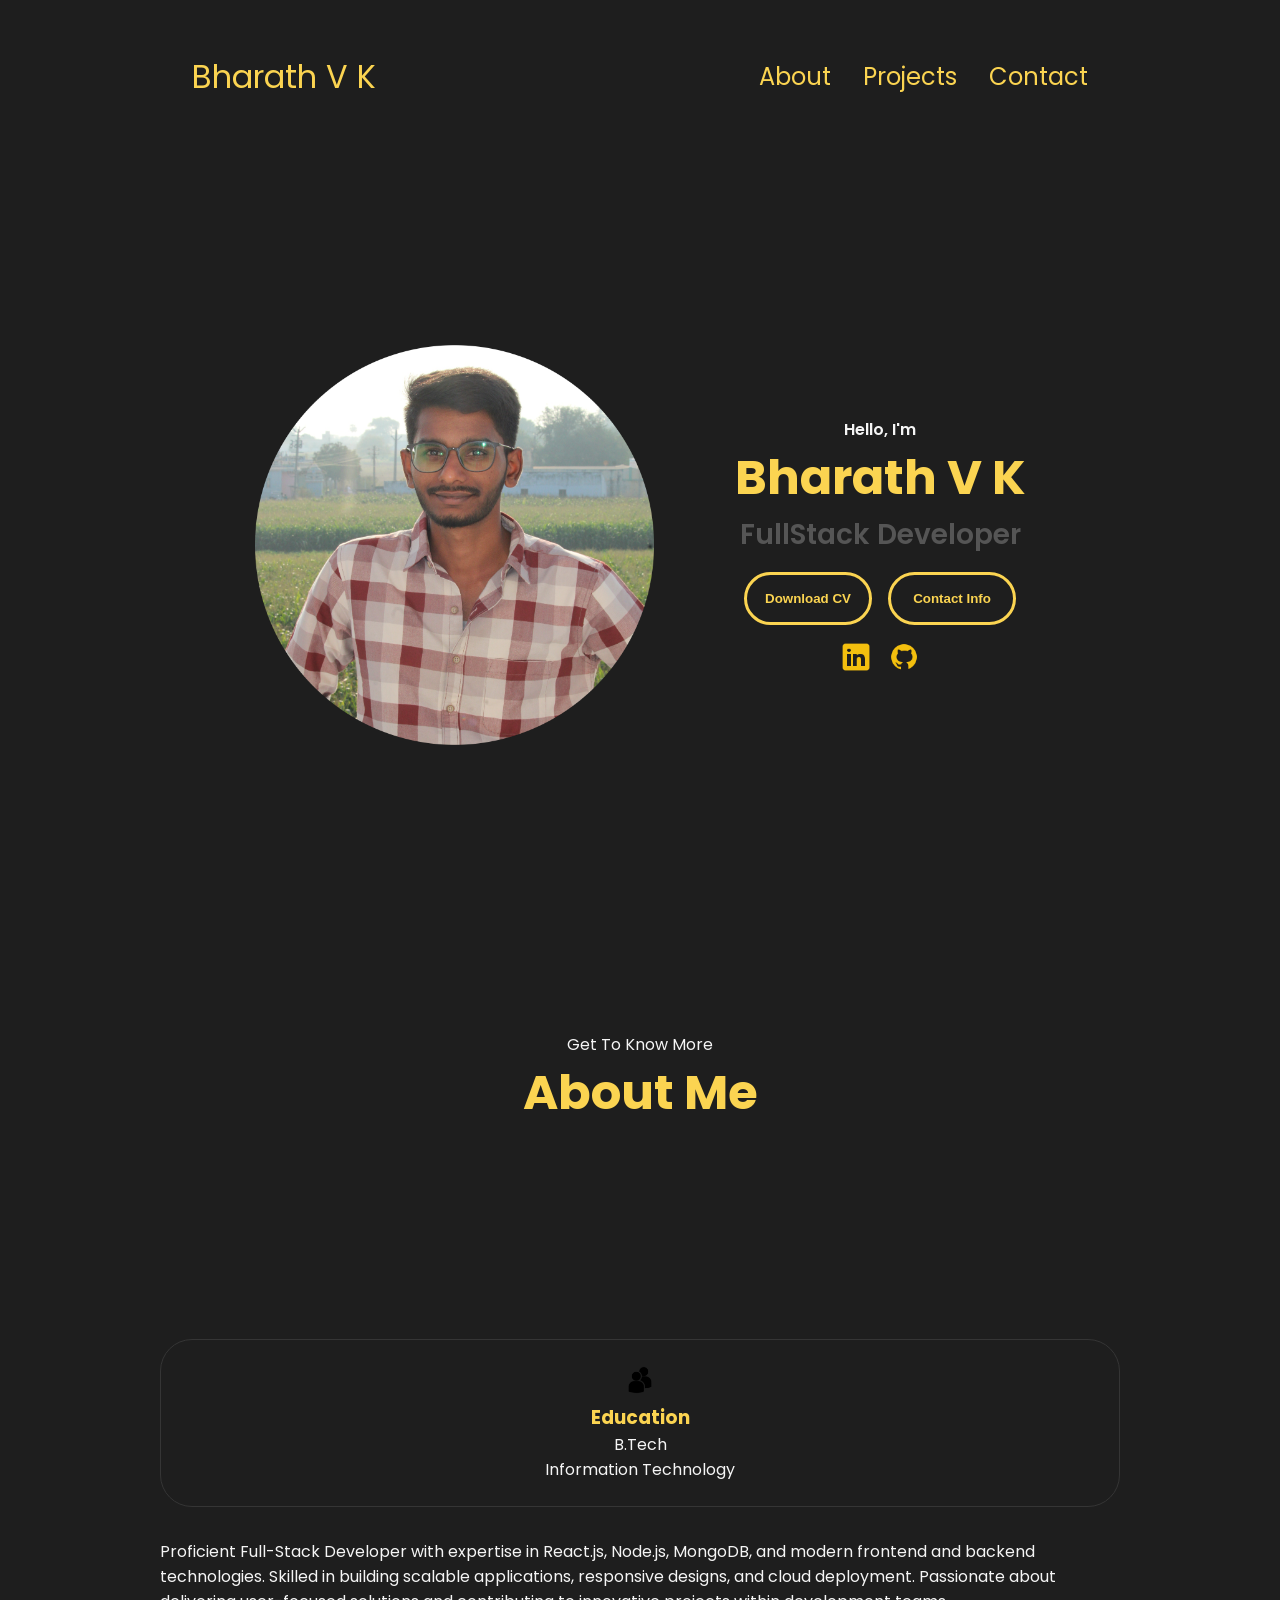
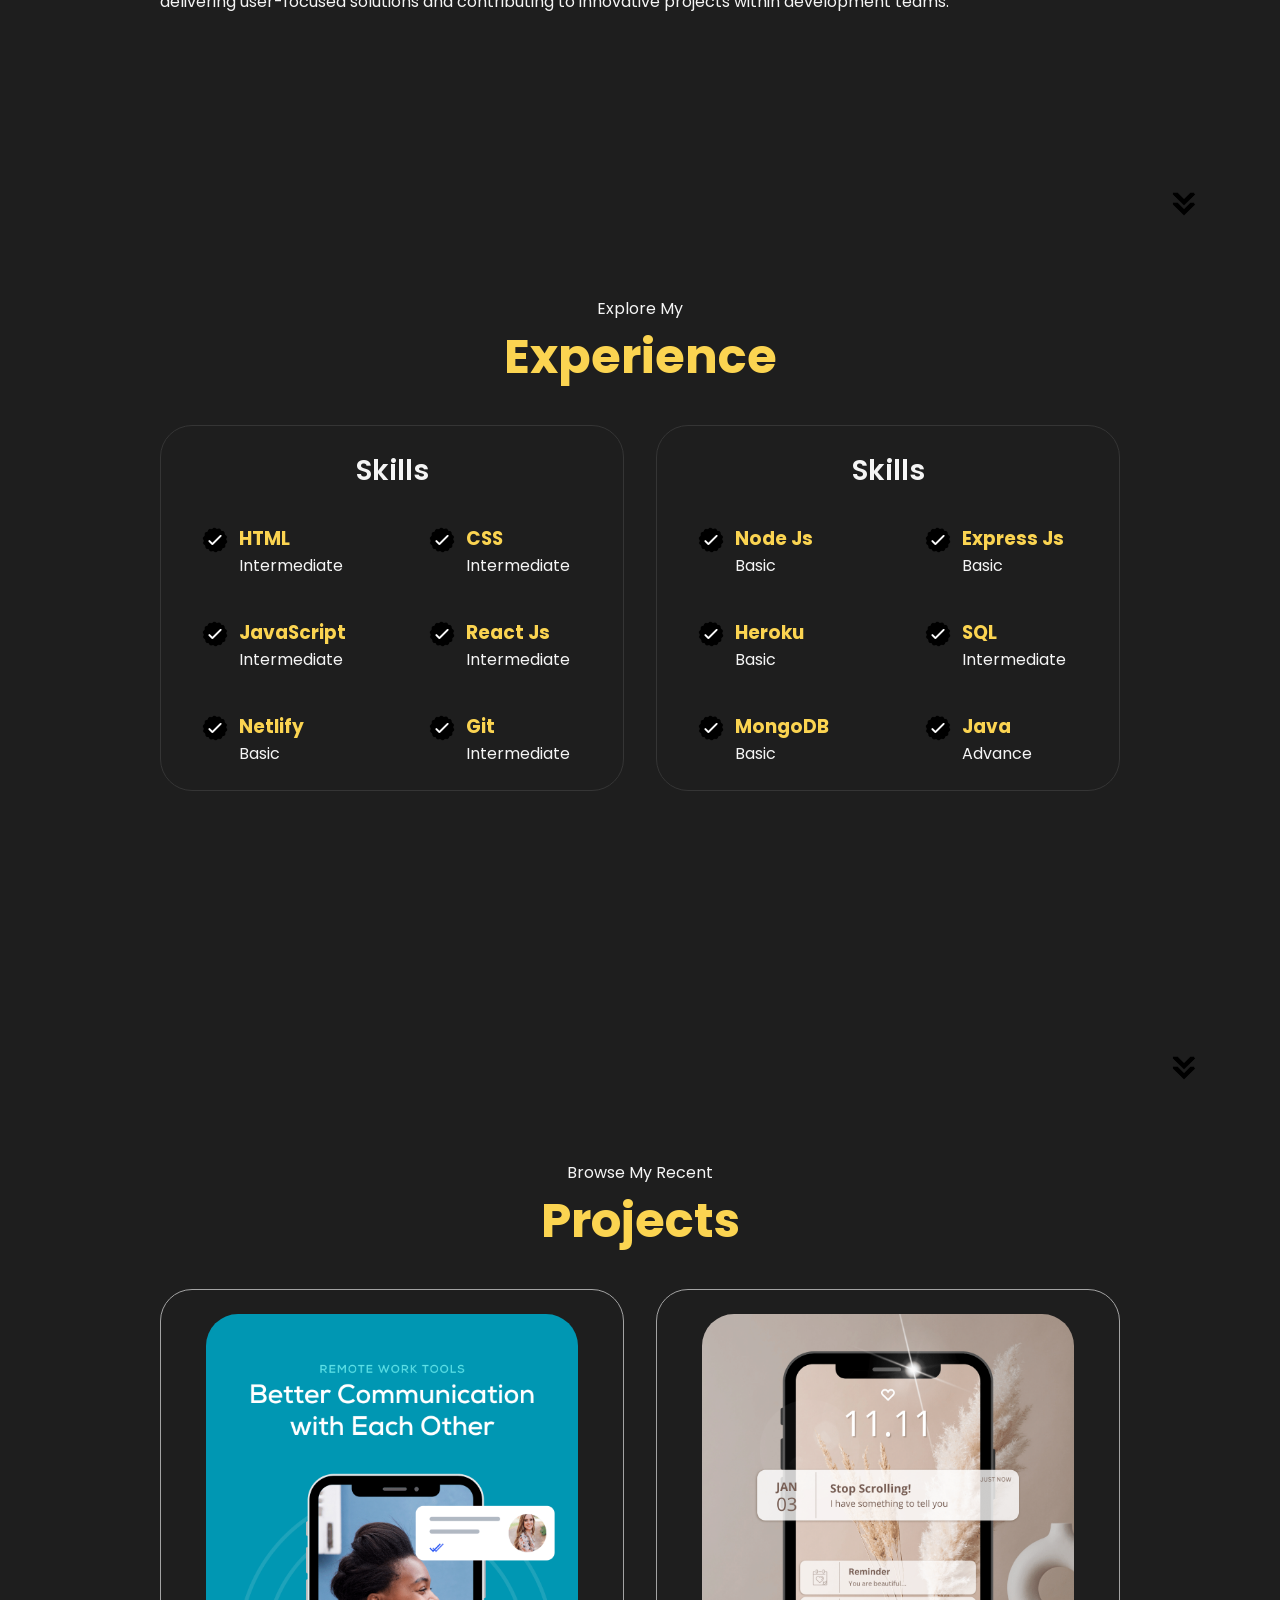
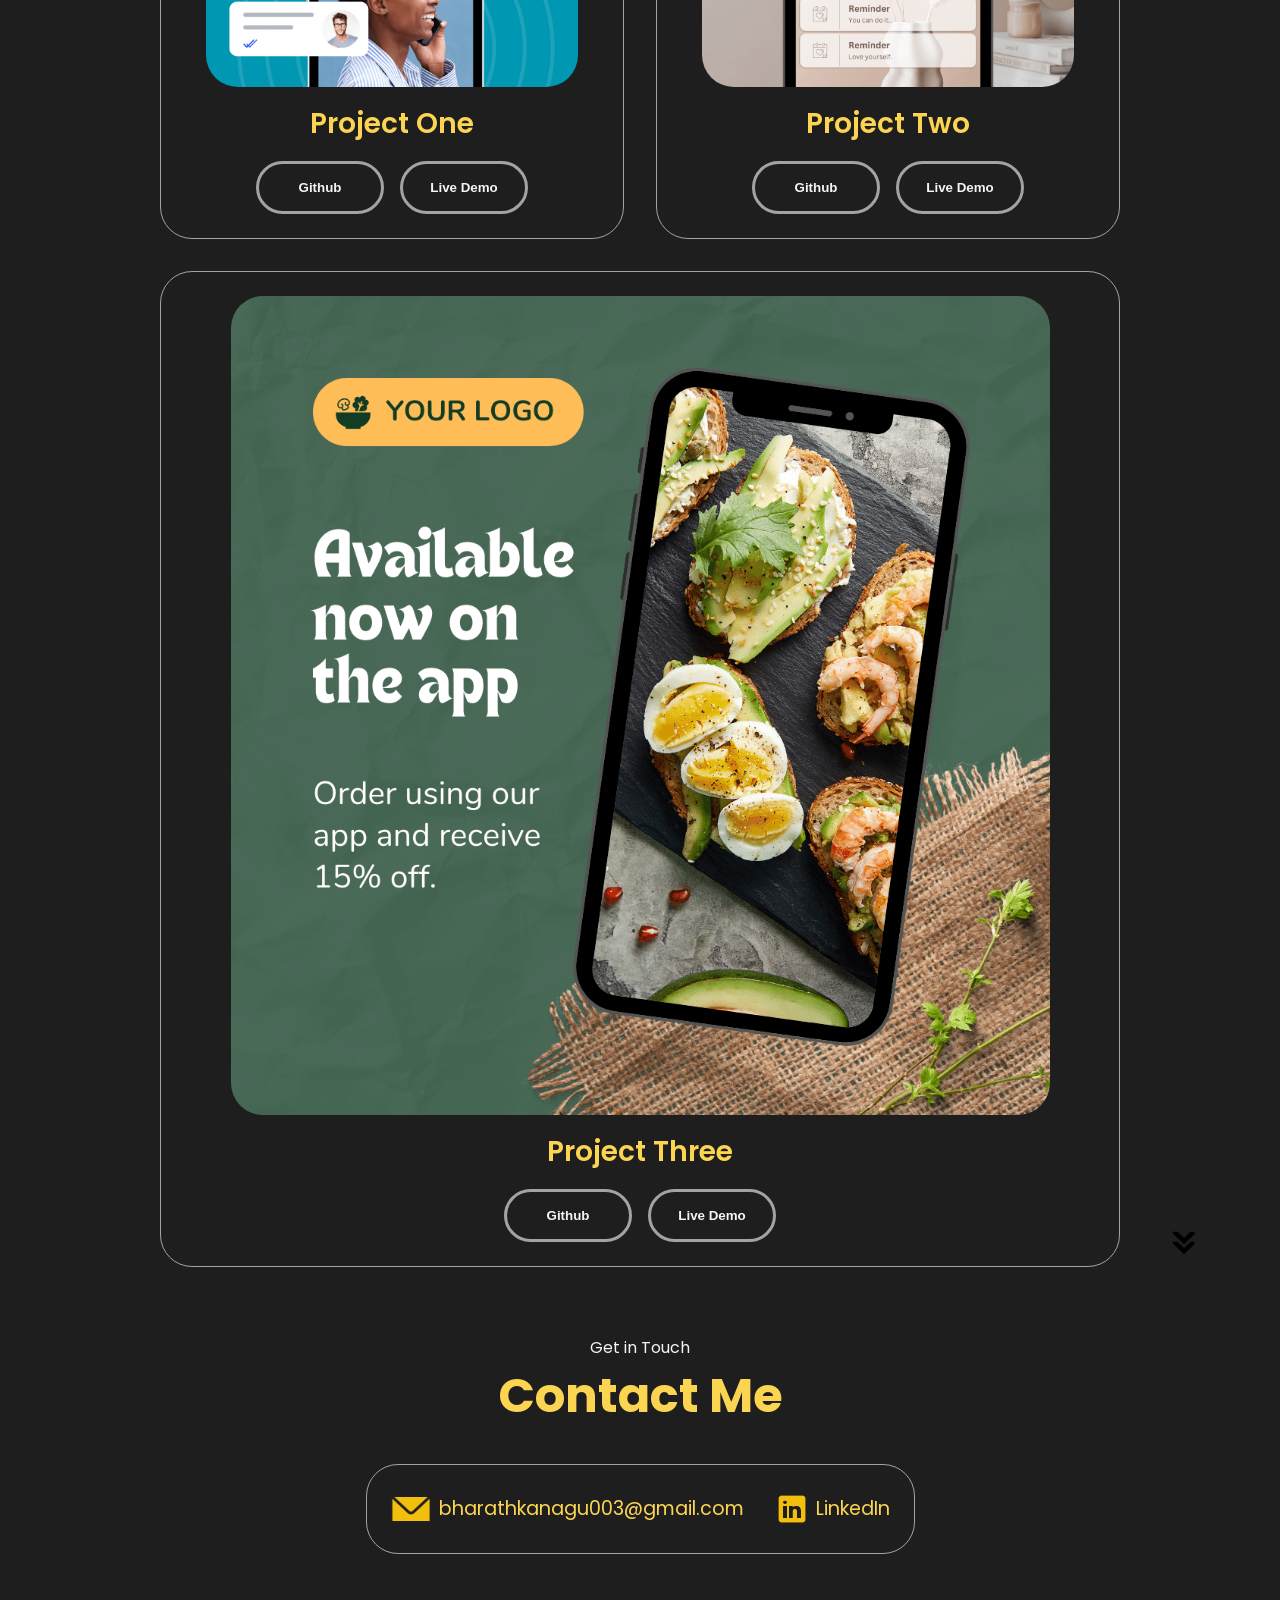
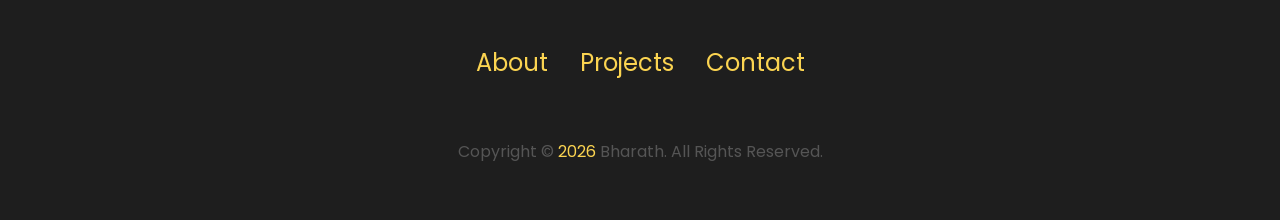
==== docs/index.html @ 667fbd98 "My portfolio" ====
<!DOCTYPE html>
<html lang="en">
  <head>
    <meta charset="UTF-8" />
    <meta http-equiv="X-UA-Compatible" content="IE=edge" />
    <meta name="viewport" content="width=device-width, initial-scale=1.0" />
    <title>My Portfolio</title>
    <link rel="stylesheet" href="style.css" />
    <link rel="stylesheet" href="mediaqueries.css" />
  </head>
  <body>
    <nav id="desktop-nav">
      <div class="logo">Bharath V K</div>
      <div>
        <ul class="nav-links">
          <li><a href="#about">About</a></li>
          <!-- <li><a href="#experience">Experience</a></li> -->
          <li><a href="#projects">Projects</a></li>
          <li><a href="#contact">Contact</a></li>
        </ul>
      </div>
    </nav>
    <nav id="hamburger-nav">
      <div class="logo">Bharath V K</div>
      <div class="hamburger-menu">
        <div class="hamburger-icon" onclick="toggleMenu()">
          <span></span>
          <span></span>
          <span></span>
        </div>
        <div class="menu-links">
          <li><a href="#about" onclick="toggleMenu()">About</a></li>
          <!-- <li><a href="#experience" onclick="toggleMenu()">Experience</a></li> -->
          <li><a href="#projects" onclick="toggleMenu()">Projects</a></li>
          <li><a href="#contact" onclick="toggleMenu()">Contact</a></li>
        </div>
      </div>
    </nav>
    <section id="profile">
      <div class="section__pic-container">
        <img src="./assets/profile-pic.png" alt="Bharath profile picture" />
      </div>
      <div class="section__text">
        <p class="section__text__p1">Hello, I'm</p>
        <h1 class="title">Bharath V K</h1>
        <p class="section__text__p2">FullStack Developer</p>
        <div class="btn-container">
          <button
            class="btn btn-color-2"
            onclick="window.open('./assets/BHARATHVK_Resume.pdf')"
          >
            Download CV
          </button>
          <button class="btn btn-color-1" onclick="location.href='./#contact'">
            Contact Info
          </button>
        </div>
        <div id="socials-container">
          <img
            src="./assets/linkedin.png"
            alt="My LinkedIn profile"
            class="icon"
            onclick="location.href='https://linkedin.com/in/bharathvk'"
          />
          <img
            src="./assets/github.png"
            alt="My Github profile"
            class="icon"
            onclick="location.href=`https://github.com/BHARATH2503`"
          />
        </div>
      </div>
    </section>
    <section id="about">
      <p class="section__text__p1">Get To Know More</p>
      <h1 class="title">About Me</h1>
      <div class="section-container">
        <div class="about-details-container">
          <div class="about-containers">
            <div class="details-container">
              <img
                src="./assets/education.png"
                alt="Education icon"
                class="icon"
              />
              <h3>Education</h3>
              <p>B.Tech<br />Information Technology</p>
            </div>
          </div>
          <div class="text-container">
            <p>
              Proficient Full-Stack Developer with expertise in React.js,
              Node.js, MongoDB, and modern frontend and backend technologies.
              Skilled in building scalable applications, responsive designs, and
              cloud deployment. Passionate about delivering user-focused
              solutions and contributing to innovative projects within
              development teams.
            </p>
          </div>
        </div>
      </div>
      <img
        src="./assets/arrow.png"
        alt="Arrow icon"
        class="icon arrow"
        onclick="location.href='./#experience'"
      />
    </section>
    <section id="experience">
      <p class="section__text__p1">Explore My</p>
      <h1 class="title">Experience</h1>
      <div class="experience-details-container">
        <div class="about-containers">
          <div class="details-container">
            <h2 class="experience-sub-title">Skills</h2>
            <div class="article-container">
              <article>
                <img
                  src="./assets/checkmark.png"
                  alt="Experience icon"
                  class="icon"
                />
                <div>
                  <h3>HTML</h3>
                  <p>Intermediate</p>
                </div>
              </article>
              <article>
                <img
                  src="./assets/checkmark.png"
                  alt="Experience icon"
                  class="icon"
                />
                <div>
                  <h3>CSS</h3>
                  <p>Intermediate</p>
                </div>
              </article>
              <article>
                <img
                  src="./assets/checkmark.png"
                  alt="Experience icon"
                  class="icon"
                />
                <div>
                  <h3>JavaScript</h3>
                  <p>Intermediate</p>
                </div>
              </article>
              <article>
                <img
                  src="./assets/checkmark.png"
                  alt="Experience icon"
                  class="icon"
                />
                <div>
                  <h3>React Js</h3>
                  <p>Intermediate</p>
                </div>
              </article>
              <article>
                <img
                  src="./assets/checkmark.png"
                  alt="Experience icon"
                  class="icon"
                />
                <div>
                  <h3>Netlify</h3>
                  <p>Basic</p>
                </div>
              </article>
              <article>
                <img
                  src="./assets/checkmark.png"
                  alt="Experience icon"
                  class="icon"
                />
                <div>
                  <h3>Git</h3>
                  <p>Intermediate</p>
                </div>
              </article>
            </div>
          </div>
          <div class="details-container">
            <h2 class="experience-sub-title">Skills</h2>
            <div class="article-container">
              <article>
                <img
                  src="./assets/checkmark.png"
                  alt="Experience icon"
                  class="icon"
                />
                <div>
                  <h3>Node Js</h3>
                  <p>Basic</p>
                </div>
              </article>
              <article>
                <img
                  src="./assets/checkmark.png"
                  alt="Experience icon"
                  class="icon"
                />
                <div>
                  <h3>Express Js</h3>
                  <p>Basic</p>
                </div>
              </article>
              <article>
                <img
                  src="./assets/checkmark.png"
                  alt="Experience icon"
                  class="icon"
                />
                <div>
                  <h3>Heroku</h3>
                  <p>Basic</p>
                </div>
              </article>
              <article>
                <img
                  src="./assets/checkmark.png"
                  alt="Experience icon"
                  class="icon"
                />
                <div>
                  <h3>SQL</h3>
                  <p>Intermediate</p>
                </div>
              </article>
              <article>
                <img
                  src="./assets/checkmark.png"
                  alt="Experience icon"
                  class="icon"
                />
                <div>
                  <h3>MongoDB</h3>
                  <p>Basic</p>
                </div>
              </article>

              <article>
                <img
                  src="./assets/checkmark.png"
                  alt="Experience icon"
                  class="icon"
                />
                <div>
                  <h3>Java</h3>
                  <p>Advance</p>
                </div>
              </article>
            </div>
          </div>
        </div>
      </div>
      <img
        src="./assets/arrow.png"
        alt="Arrow icon"
        class="icon arrow"
        onclick="location.href='./#projects'"
      />
    </section>
    <section id="projects">
      <p class="section__text__p1">Browse My Recent</p>
      <h1 class="title">Projects</h1>
      <div class="experience-details-container">
        <div class="about-containers">
          <div class="details-container color-container">
            <div class="article-container">
              <img
                src="./assets/project-1.png"
                alt="Project 1"
                class="project-img"
              />
            </div>
            <h2 class="experience-sub-title project-title">Project One</h2>
            <div class="btn-container">
              <button
                class="btn btn-color-2 project-btn"
                onclick="location.href='https://github.com/'"
              >
                Github
              </button>
              <button
                class="btn btn-color-2 project-btn"
                onclick="location.href='https://github.com/'"
              >
                Live Demo
              </button>
            </div>
          </div>
          <div class="details-container color-container">
            <div class="article-container">
              <img
                src="./assets/project-2.png"
                alt="Project 2"
                class="project-img"
              />
            </div>
            <h2 class="experience-sub-title project-title">Project Two</h2>
            <div class="btn-container">
              <button
                class="btn btn-color-2 project-btn"
                onclick="location.href='https://github.com/'"
              >
                Github
              </button>
              <button
                class="btn btn-color-2 project-btn"
                onclick="location.href='https://github.com/'"
              >
                Live Demo
              </button>
            </div>
          </div>
          <div class="details-container color-container">
            <div class="article-container">
              <img
                src="./assets/project-3.png"
                alt="Project 3"
                class="project-img"
              />
            </div>
            <h2 class="experience-sub-title project-title">Project Three</h2>
            <div class="btn-container">
              <button
                class="btn btn-color-2 project-btn"
                onclick="location.href='https://github.com/'"
              >
                Github
              </button>
              <button
                class="btn btn-color-2 project-btn"
                onclick="location.href='https://github.com/'"
              >
                Live Demo
              </button>
            </div>
          </div>
        </div>
      </div>
      <img
        src="./assets/arrow.png"
        alt="Arrow icon"
        class="icon arrow"
        onclick="location.href='./#contact'"
      />
    </section>
    <section id="contact">
      <p class="section__text__p1">Get in Touch</p>
      <h1 class="title">Contact Me</h1>
      <div class="contact-info-upper-container">
        <div class="contact-info-container">
          <img
            src="./assets/email.png"
            alt="Email icon"
            class="icon contact-icon email-icon"
          />
          <p>
            <a href="mailto:bharathkanagu003@gmail.com"
              >bharathkanagu003@gmail.com</a
            >
          </p>
        </div>
        <div class="contact-info-container">
          <img
            src="./assets/linkedin.png"
            alt="LinkedIn icon"
            class="icon contact-icon"
          />
          <p><a href="https://www.linkedin.com/in/bharathvk">LinkedIn</a></p>
        </div>
      </div>
    </section>
    <footer>
      <nav>
        <div class="nav-links-container">
          <ul class="nav-links">
            <li><a href="#about">About</a></li>
            <li><a href="#projects">Projects</a></li>
            <li><a href="#contact">Contact</a></li>
          </ul>
        </div>
      </nav>
      <p>
        Copyright &copy; <span id="year"></span> Bharath. All Rights Reserved.
      </p>
    </footer>
    <script src="script.js"></script>
  </body>
</html>
---- docs/style.css ----
/* GENERAL */

@import url("https://fonts.googleapis.com/css2?family=Poppins:wght@300;400;500;600&display=swap");

* {
  margin: 0;
  padding: 0;
  background-color: #1e1e1e;
  color: #fbd451;
}

body {
  font-family: "Poppins", sans-serif;
}

html {
  scroll-behavior: smooth;
}

p {
  color: rgb(85, 85, 85);
}

/* TRANSITION */

a,
.btn {
  transition: all 300ms ease;
}

/* DESKTOP NAV */

nav,
.nav-links {
  display: flex;
}

nav {
  justify-content: space-around;
  align-items: center;
  height: 17vh;
}

.nav-links {
  gap: 2rem;
  list-style: none;
  font-size: 1.5rem;
}

a {
  color: #fbd451;
  text-decoration: none;
  text-decoration-color: white;
}

a:hover {
  color: whitesmoke;
  text-decoration: underline;
  text-underline-offset: 1rem;
  text-decoration-color: whitesmoke;
}

.logo {
  font-size: 2rem;
}

.logo:hover {
  cursor: default;
}

/* HAMBURGER MENU */

#hamburger-nav {
  display: none;
}

.hamburger-menu {
  position: relative;
  display: inline-block;
}

.hamburger-icon {
  display: flex;
  flex-direction: column;
  justify-content: space-between;
  height: 24px;
  width: 30px;
  cursor: pointer;
}

.hamburger-icon span {
  width: 100%;
  height: 2px;
  background-color: #fbd451;
  transition: all 0.3 ease-in-out;
}

.menu-links {
  position: absolute;
  top: 100%;
  right: 0;
  width: fit-content;
  max-height: 0;
  overflow: hidden;
  transition: all 0.3 ease-in-out;
}

.menu-links a {
  display: block;
  padding: 10px;
  text-align: center;
  font-size: 1.5rem;
  color: #fbd451;
  text-decoration: none;
  transition: all 0.3 ease-in-out;
}

.menu-links li {
  list-style: none;
}

.menu-links.open {
  max-height: 300px;
}

.hamburger-icon.open span:first-child {
  transform: rotate(45deg) translate(10px, 5px);
}

.hamburger-icon.open span:nth-child(2) {
  opacity: 0;
}

.hamburger-icon.open span:last-child {
  transform: rotate(-45deg) translate(10px, -5px);
}

.hamburger-icon span:first-child {
  transform: none;
}

.hamburger-icon span:first-child {
  opacity: 1;
}

.hamburger-icon span:first-child {
  transform: none;
}

/* SECTIONS */

section {
  padding-top: 4vh;
  height: 96vh;
  margin: 0 10rem;
  box-sizing: border-box;
  min-height: fit-content;
}

.section-container {
  display: flex;
}

/* PROFILE SECTION */

#profile {
  display: flex;
  justify-content: center;
  gap: 5rem;
  height: 80vh;
}

.section__pic-container {
  display: flex;
  height: 400px;
  width: 400px;
  margin: auto 0;
}

.section__text {
  align-self: center;
  text-align: center;
}

.section__text p {
  font-weight: 600;
}

.section__text__p1 {
  color: whitesmoke;
  text-align: center;
}

.section__text__p2 {
  font-size: 1.75rem;
  margin-bottom: 1rem;
}

.title {
  font-size: 3rem;
  text-align: center;
}

#socials-container {
  display: flex;
  justify-content: center;
  margin-top: 1rem;
  gap: 1rem;
}

/* ICONS */

.icon {
  cursor: pointer;
  height: 2rem;
}

/* BUTTONS */

.btn-container {
  display: flex;
  justify-content: center;
  gap: 1rem;
}

.btn {
  font-weight: 600;
  transition: all 300ms ease;
  padding: 1rem;
  width: 8rem;
  border-radius: 2rem;
}

.btn-color-1,
.btn-color-2 {
  border: #fbd451 solid;
}

.btn-color-1:hover,
.btn-color-2:hover {
  cursor: pointer;
}

.btn-color-1,
.btn-color-2:hover {
  background: #1e1e1e;
  color: #fbd451;
}

.btn-color-1:hover {
  background: #1e1e1e;
}

.btn-color-2 {
  background: none;
}

.btn-color-1:hover,
.btn-color-2:hover {
  border: rgb(255, 255, 255) 0.5px solid;
}

.btn-container {
  gap: 1rem;
}

/* ABOUT SECTION */

#about {
  position: relative;
}
.text-container p {
  color: whitesmoke !important;
}
.about-containers {
  gap: 2rem;
  margin-bottom: 2rem;
  margin-top: 2rem;
}

.about-details-container {
  justify-content: center;
  flex-direction: column;
}

.about-containers,
.about-details-container {
  display: flex;
}

.about-pic {
  border-radius: 2rem;
}

.arrow {
  position: absolute;
  right: -5rem;
  bottom: 2.5rem;
}

.details-container {
  padding: 1.5rem;
  flex: 1;
  /* background: white; */
  border-radius: 2rem;
  border: rgb(53, 53, 53) 0.1rem solid;
  /* border-color: rgb(163, 163, 163); */
  text-align: center;
}

.details-container p {
  color: whitesmoke !important ;
}

.section-container {
  gap: 4rem;
  height: 80%;
}

.section__pic-container {
  height: 400px;
  width: 400px;
  margin: auto 0;
}

/* EXPERIENCE SECTION */

#experience {
  position: relative;
}

.experience-sub-title {
  color: whitesmoke;
  font-weight: 600;
  font-size: 1.75rem;
  margin-bottom: 2rem;
}

.experience-details-container {
  display: flex;
  /* justify-content: start; */
  flex-direction: column;
}

.article-container {
  display: flex;
  text-align: initial;
  flex-wrap: wrap;
  flex-direction: row;
  gap: 2.5rem;
  justify-content: space-around;
}

article {
  display: flex;
  width: 10rem;
  /* justify-content:space-evenly; */
  gap: 0.5rem;
}

article .icon {
  cursor: default;
}

/* PROJECTS SECTION */

#projects {
  position: relative;
}

.color-container {
  border-color: rgb(163, 163, 163);
  /* background: rgb(250, 250, 250); */
}

.project-img {
  border-radius: 2rem;
  width: 90%;
  height: 90%;
}

.project-title {
  color: #fbd451 !important;
  margin: 1rem;
  color: black;
}

.project-btn {
  color: whitesmoke;
  border-color: rgb(163, 163, 163);
}

/* CONTACT */

#contact {
  display: flex;
  justify-content: center;
  flex-direction: column;
  height: 70vh;
}

.contact-info-upper-container {
  display: flex;
  justify-content: center;
  border-radius: 2rem;
  border: rgb(53, 53, 53) 0.1rem solid;
  border-color: rgb(163, 163, 163);
  background: (250, 250, 250);
  margin: 2rem auto;
  padding: 0.5rem;
}

.contact-info-container {
  display: flex;
  align-items: center;
  justify-content: center;
  gap: 0.5rem;
  margin: 1rem;
}

.contact-info-container p {
  font-size: larger;
}

.contact-icon {
  cursor: default;
}

.email-icon {
  height: 2.5rem;
}

/* FOOTER SECTION */

footer {
  height: 26vh;
  margin: 0 1rem;
}

footer p {
  text-align: center;
}
---- docs/mediaqueries.css ----
@media screen and (max-width: 1400px) {
  #profile {
    height: 83vh;
    margin-bottom: 6rem;
  }
  .about-containers {
    flex-wrap: wrap;
  }
  #contact,
  #projects {
    height: fit-content;
  }
}

@media screen and (max-width: 1200px) {
  #desktop-nav {
    display: none;
  }
  #hamburger-nav {
    display: flex;
  }
  #experience,
  .experience-details-container {
    margin-top: 2rem;
  }
  #profile,
  .section-container {
    display: block;
  }
  .arrow {
    display: none;
  }
  section,
  .section-container {
    height: fit-content;
  }
  section {
    margin: 0 5%;
  }
  .section__pic-container {
    width: 275px;
    height: 275px;
    margin: 0 auto 2rem;
  }
  .about-containers {
    margin-top: 0;
  }
}

@media screen and (max-width: 600px) {
  #contact,
  footer {
    height: 40vh;
  }
  #profile {
    height: 83vh;
    margin-bottom: 0;
  }
  article {
    font-size: 1rem;
  }
  footer nav {
    height: fit-content;
    margin-bottom: 2rem;
  }
  .about-containers,
  .contact-info-upper-container,
  .btn-container {
    flex-wrap: wrap;
  }
  .contact-info-container {
    margin: 0;
  }
  .contact-info-container p,
  .nav-links li a {
    font-size: 1rem;
  }
  .experience-sub-title {
    font-size: 1.25rem;
  }
  .logo {
    font-size: 1.5rem;
  }
  .nav-links {
    flex-direction: column;
    gap: 0.5rem;
    text-align: center;
  }
  .section__pic-container {
    width: auto;
    height: 46vw;
    justify-content: center;
  }
  .section__text__p2 {
    font-size: 1.25rem;
  }
  .title {
    font-size: 2rem;
  }
  .text-container {
    text-align: justify;
  }
}
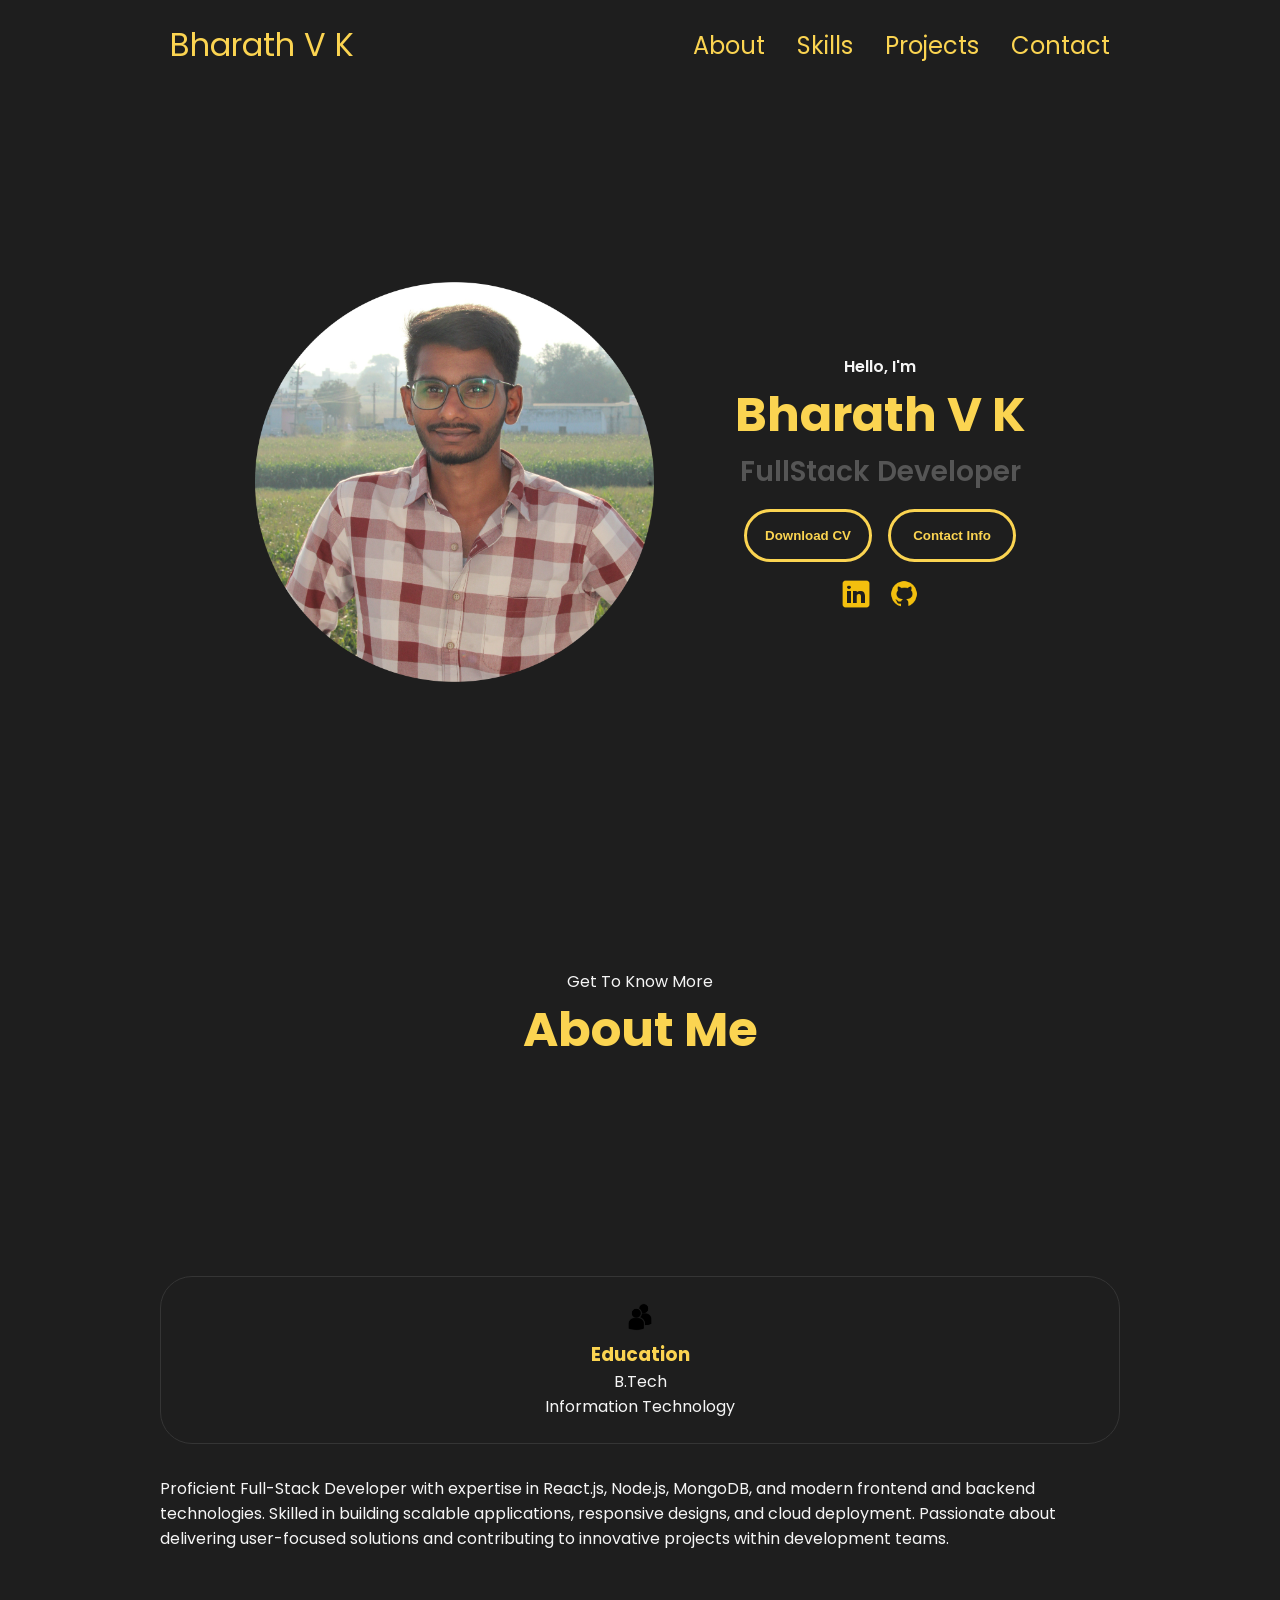
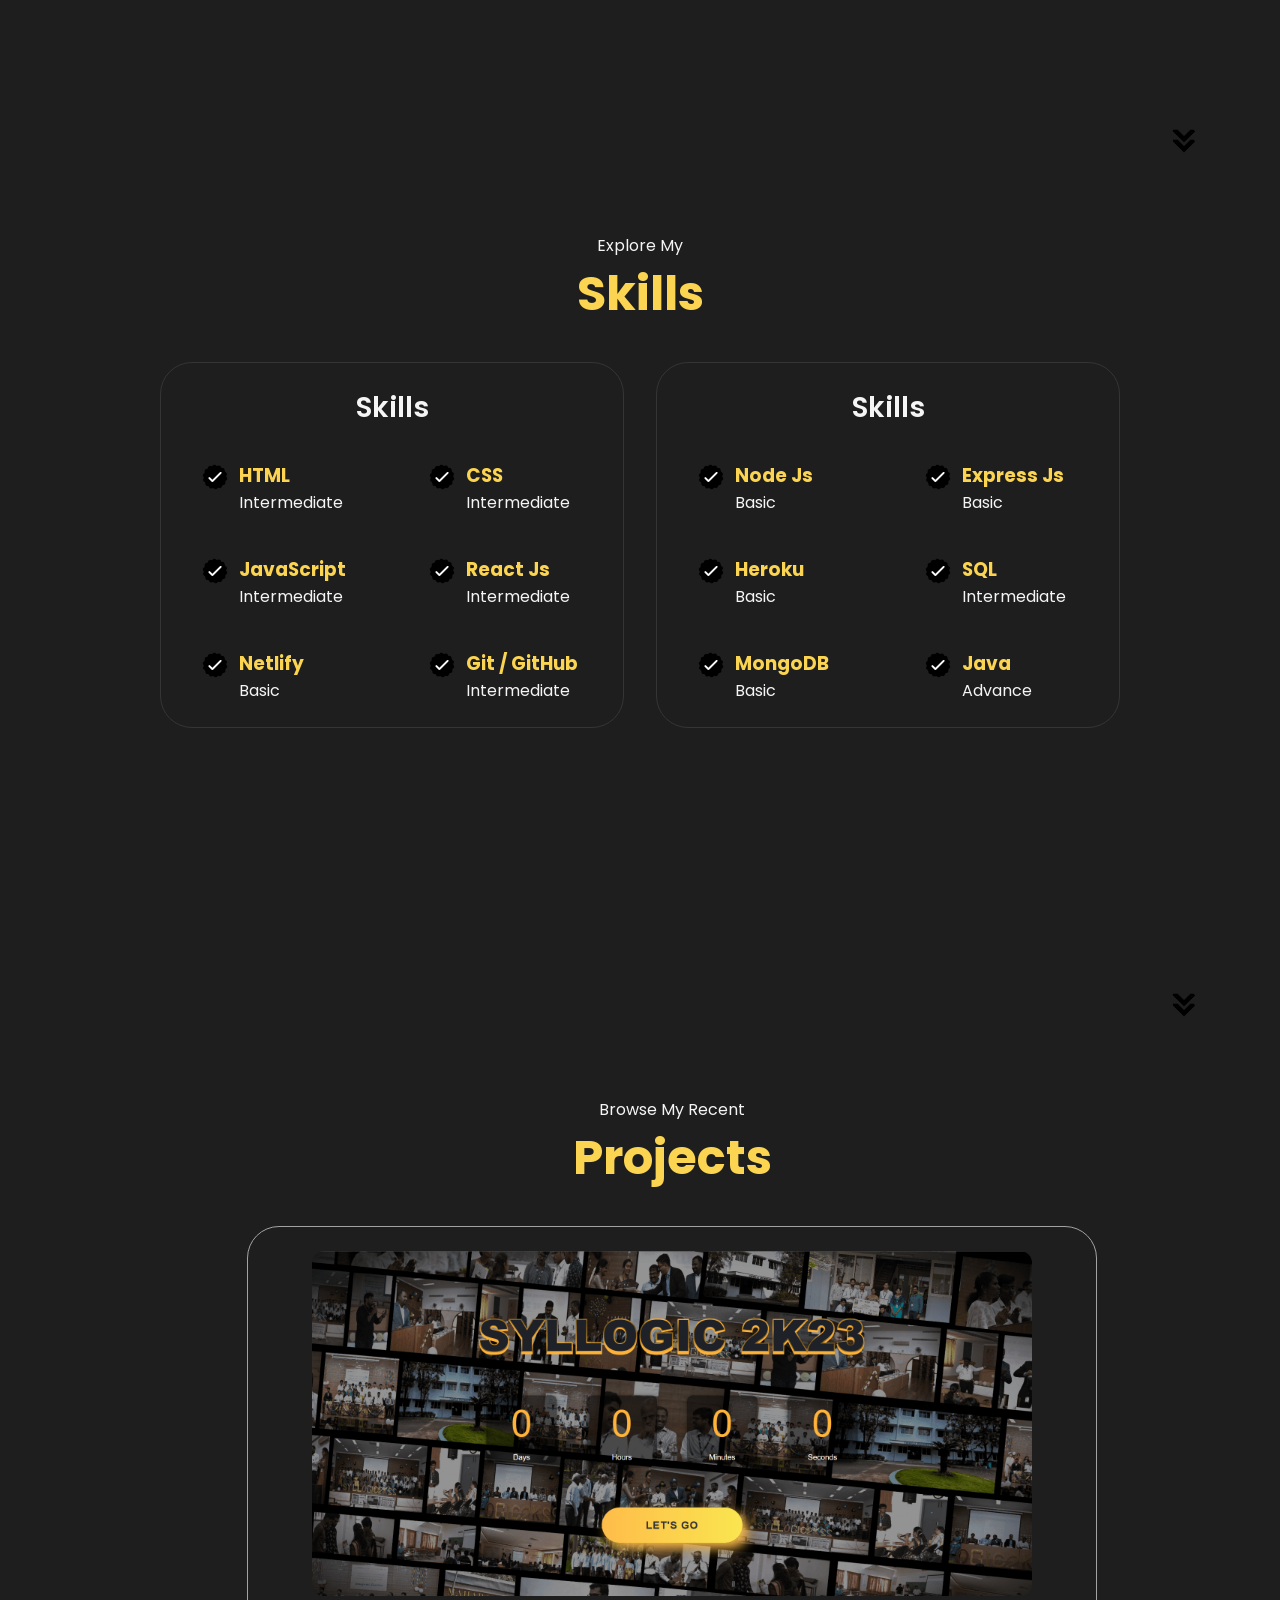
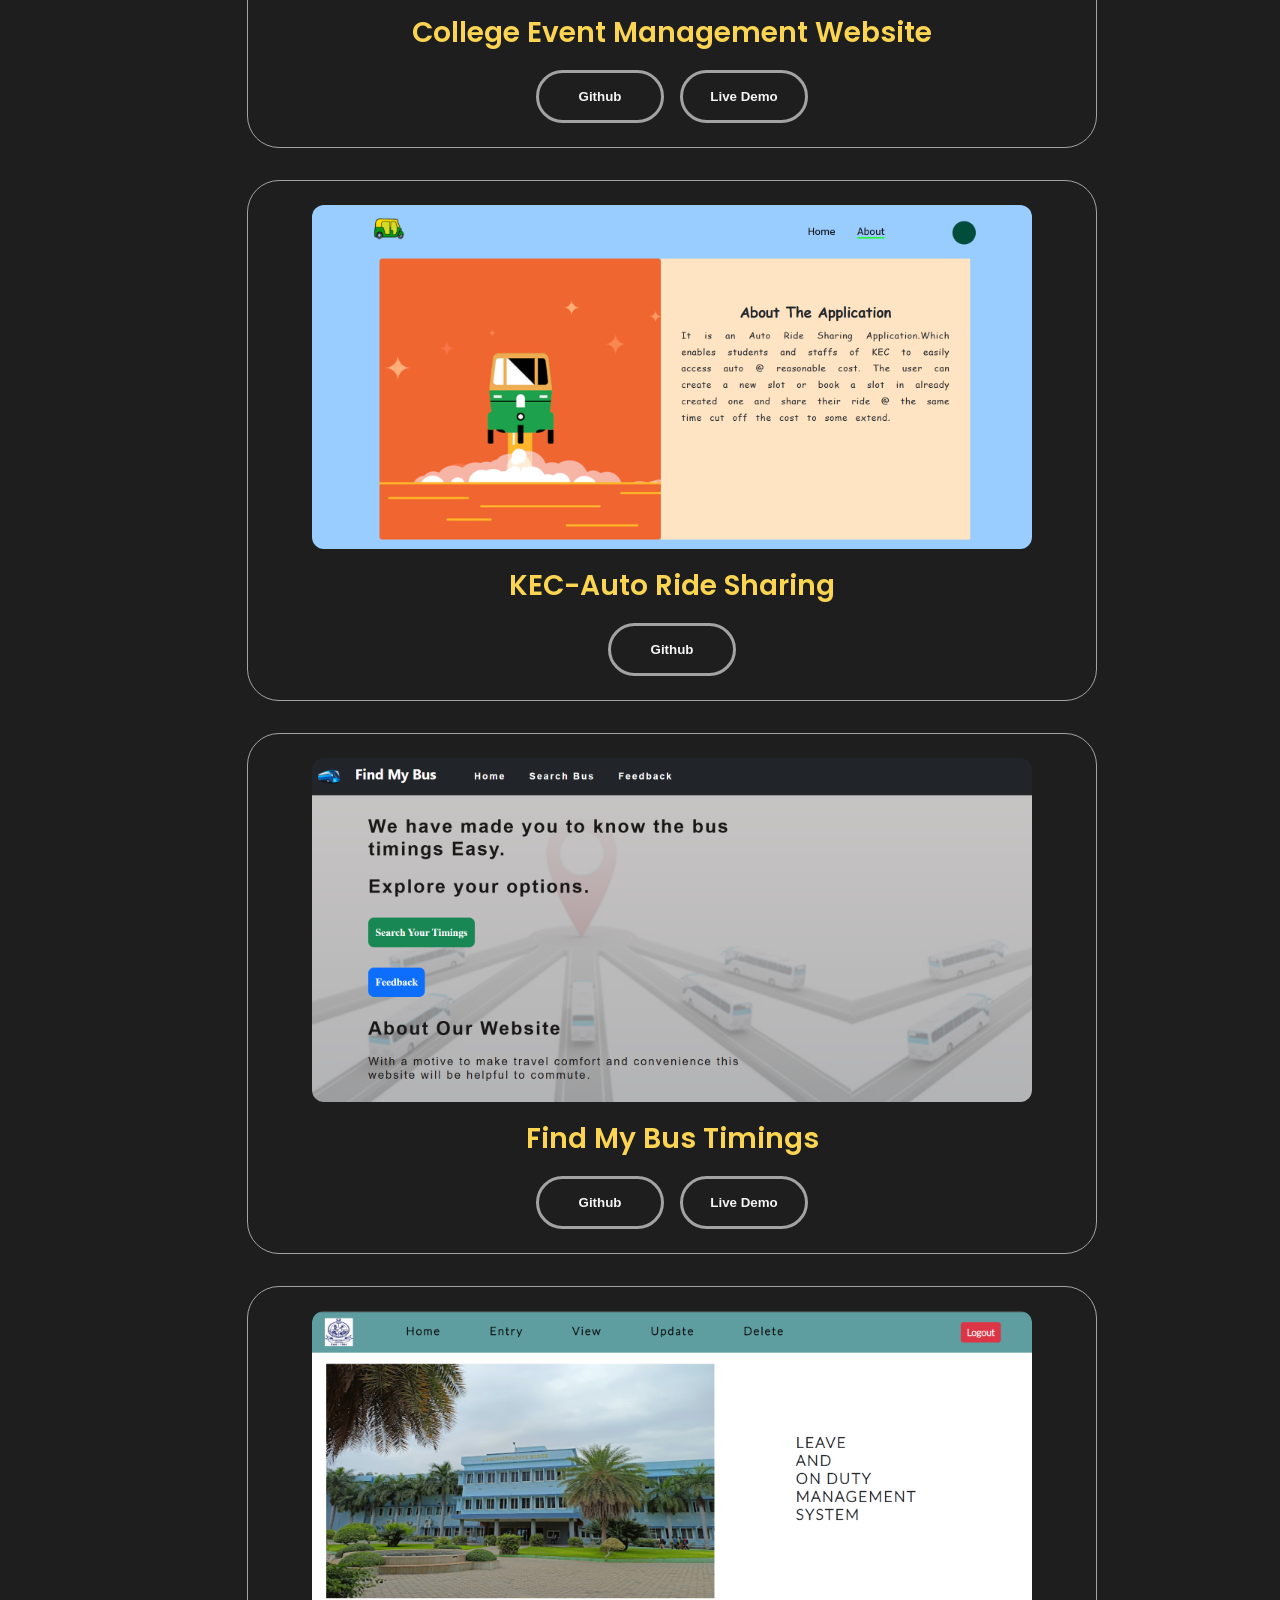
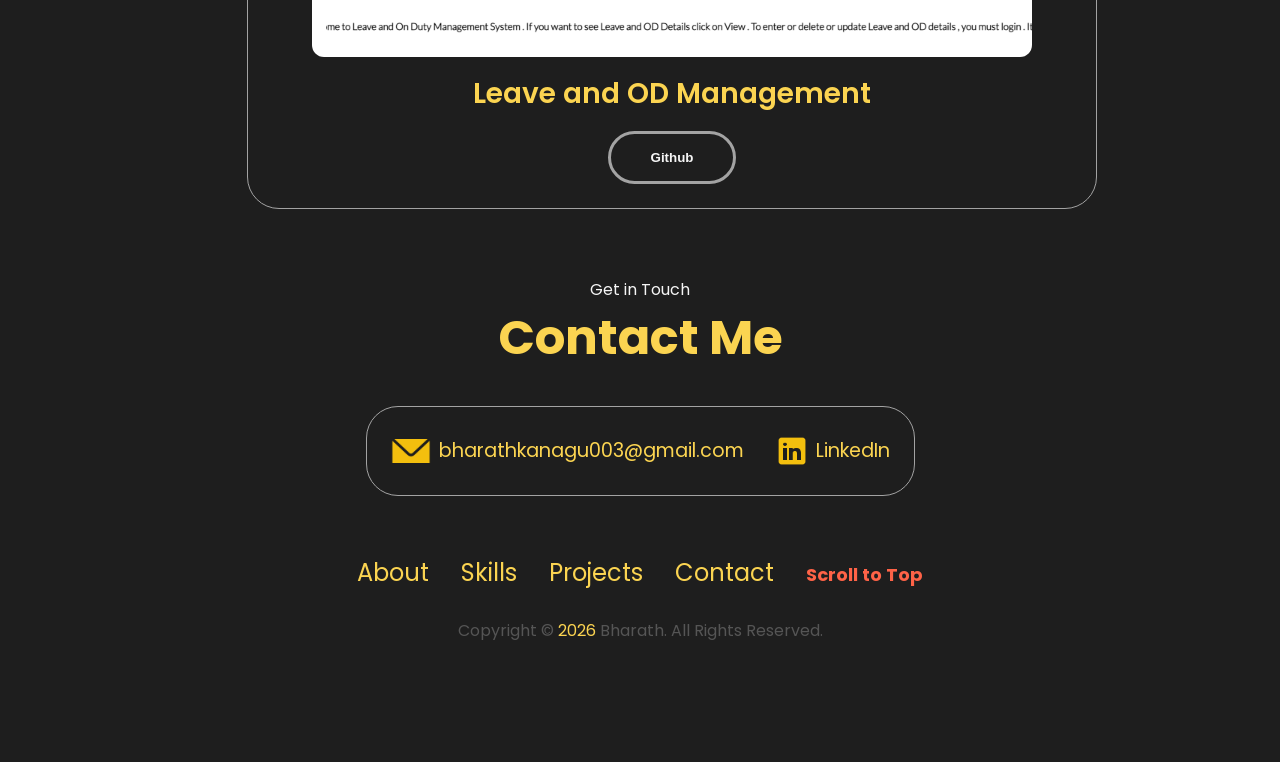
==== commit 580e42c0: "Updates in Reademe file" ====
--- a/docs/index.html
+++ b/docs/index.html
@@ -4,7 +4,12 @@
     <meta charset="UTF-8" />
     <meta http-equiv="X-UA-Compatible" content="IE=edge" />
     <meta name="viewport" content="width=device-width, initial-scale=1.0" />
-    <title>My Portfolio</title>
+    <link
+      rel="shortcut icon"
+      href="../docs/assets/B-icons.png"
+      type="image/x-icon"
+    />
+    <title>Bharath Portfolio</title>
     <link rel="stylesheet" href="style.css" />
     <link rel="stylesheet" href="mediaqueries.css" />
   </head>
@@ -14,7 +19,7 @@
       <div>
         <ul class="nav-links">
           <li><a href="#about">About</a></li>
-          <!-- <li><a href="#experience">Experience</a></li> -->
+          <li><a href="#skills">Skills</a></li>
           <li><a href="#projects">Projects</a></li>
           <li><a href="#contact">Contact</a></li>
         </ul>
@@ -30,6 +35,7 @@
         </div>
         <div class="menu-links">
           <li><a href="#about" onclick="toggleMenu()">About</a></li>
+          <li><a href="#skills" onclick="toggleMenu()">Skills</a></li>
           <!-- <li><a href="#experience" onclick="toggleMenu()">Experience</a></li> -->
           <li><a href="#projects" onclick="toggleMenu()">Projects</a></li>
           <li><a href="#contact" onclick="toggleMenu()">Contact</a></li>
@@ -103,12 +109,12 @@
         src="./assets/arrow.png"
         alt="Arrow icon"
         class="icon arrow"
-        onclick="location.href='./#experience'"
+        onclick="location.href='./#skills'"
       />
     </section>
-    <section id="experience">
+    <section id="skills">
       <p class="section__text__p1">Explore My</p>
-      <h1 class="title">Experience</h1>
+      <h1 class="title">Skills</h1>
       <div class="experience-details-container">
         <div class="about-containers">
           <div class="details-container">
@@ -176,7 +182,7 @@
                   class="icon"
                 />
                 <div>
-                  <h3>Git</h3>
+                  <h3>Git / GitHub</h3>
                   <p>Intermediate</p>
                 </div>
               </article>
@@ -266,27 +272,29 @@
     <section id="projects">
       <p class="section__text__p1">Browse My Recent</p>
       <h1 class="title">Projects</h1>
-      <div class="experience-details-container">
+      <div class="projects-wrapper">
         <div class="about-containers">
           <div class="details-container color-container">
             <div class="article-container">
               <img
-                src="./assets/project-1.png"
+                src="./assets/syllogic-image.png"
                 alt="Project 1"
                 class="project-img"
               />
             </div>
-            <h2 class="experience-sub-title project-title">Project One</h2>
+            <h2 class="experience-sub-title project-title">
+              College Event Management Website
+            </h2>
             <div class="btn-container">
               <button
                 class="btn btn-color-2 project-btn"
-                onclick="location.href='https://github.com/'"
+                onclick="location.href='https://github.com/Bharath2503/syllogic_2k23'"
               >
                 Github
               </button>
               <button
                 class="btn btn-color-2 project-btn"
-                onclick="location.href='https://github.com/'"
+                onclick="location.href='https://syllogic.netlify.app/'"
               >
                 Live Demo
               </button>
@@ -295,59 +303,83 @@
           <div class="details-container color-container">
             <div class="article-container">
               <img
-                src="./assets/project-2.png"
+                src="./assets/autoride-image.png"
                 alt="Project 2"
                 class="project-img"
               />
             </div>
-            <h2 class="experience-sub-title project-title">Project Two</h2>
+            <h2 class="experience-sub-title project-title">
+              KEC-Auto Ride Sharing
+            </h2>
             <div class="btn-container">
               <button
                 class="btn btn-color-2 project-btn"
+                onclick="location.href='https://github.com/Bharath2503/auto_sharing_app'"
+              >
+                Github
+              </button>
+              <!-- <button
+                class="btn btn-color-2 project-btn"
                 onclick="location.href='https://github.com/'"
               >
-                Github
-              </button>
-              <button
-                class="btn btn-color-2 project-btn"
-                onclick="location.href='https://github.com/'"
-              >
                 Live Demo
-              </button>
+              </button> -->
             </div>
           </div>
           <div class="details-container color-container">
             <div class="article-container">
               <img
-                src="./assets/project-3.png"
+                src="./assets/findmybus-image.png"
                 alt="Project 3"
                 class="project-img"
               />
             </div>
-            <h2 class="experience-sub-title project-title">Project Three</h2>
+            <h2 class="experience-sub-title project-title">
+              Find My Bus Timings
+            </h2>
             <div class="btn-container">
               <button
                 class="btn btn-color-2 project-btn"
+                onclick="location.href='https://github.com/Bharath2503/Leave-and-OD-Management'"
+              >
+                Github
+              </button>
+              <button
+                class="btn btn-color-2 project-btn"
+                onclick="location.href='https://findmybus.netlify.app/'"
+              >
+                Live Demo
+              </button>
+            </div>
+          </div>
+          <div class="details-container color-container">
+            <div class="article-container">
+              <img
+                src="./assets/leaveod-image.png"
+                alt="Project 3"
+                class="project-img"
+              />
+            </div>
+            <h2 class="experience-sub-title project-title">
+              Leave and OD Management
+            </h2>
+            <div class="btn-container">
+              <button
+                class="btn btn-color-2 project-btn"
+                onclick="location.href='https://github.com/Bharath2503/Leave-and-OD-Management'"
+              >
+                Github
+              </button>
+              <!-- <button
+                class="btn btn-color-2 project-btn"
                 onclick="location.href='https://github.com/'"
               >
-                Github
-              </button>
-              <button
-                class="btn btn-color-2 project-btn"
-                onclick="location.href='https://github.com/'"
-              >
                 Live Demo
-              </button>
-            </div>
-          </div>
-        </div>
-      </div>
-      <img
-        src="./assets/arrow.png"
-        alt="Arrow icon"
-        class="icon arrow"
-        onclick="location.href='./#contact'"
-      />
+              </button> -->
+            </div>
+          </div>
+        </div>
+      </div>
     </section>
     <section id="contact">
       <p class="section__text__p1">Get in Touch</p>
@@ -380,8 +412,10 @@
         <div class="nav-links-container">
           <ul class="nav-links">
             <li><a href="#about">About</a></li>
+            <li><a href="#skills">Skills</a></li>
             <li><a href="#projects">Projects</a></li>
             <li><a href="#contact">Contact</a></li>
+            <li><a href="#top" id="scroll-to-top">Scroll to Top</a></li>
           </ul>
         </div>
       </nav>
@@ -389,6 +423,7 @@
         Copyright &copy; <span id="year"></span> Bharath. All Rights Reserved.
       </p>
     </footer>
+
     <script src="script.js"></script>
   </body>
 </html>
--- a/docs/style.css
+++ b/docs/style.css
@@ -30,15 +30,29 @@
 
 /* DESKTOP NAV */
 
+#about,
+#projects,
+#skills,
+#contact {
+  scroll-margin-top: 10vh;
+}
+
 nav,
 .nav-links {
   display: flex;
 }
 
 nav {
+  /* justify-content: space-around;
+  align-items: center;
+  height: 17vh; */
   justify-content: space-around;
   align-items: center;
-  height: 17vh;
+  height: 10vh;
+  position: sticky;
+  top: 0;
+  background-color: #1e1e1e;
+  z-index: 100;
 }
 
 .nav-links {
@@ -323,9 +337,9 @@
   margin: auto 0;
 }
 
-/* EXPERIENCE SECTION */
-
-#experience {
+/* Skills SECTION */
+
+#skills {
   position: relative;
 }
 
@@ -338,7 +352,6 @@
 
 .experience-details-container {
   display: flex;
-  /* justify-content: start; */
   flex-direction: column;
 }
 
@@ -365,7 +378,20 @@
 /* PROJECTS SECTION */
 
 #projects {
+  width: 80%;
   position: relative;
+}
+
+.projects-wrapper .about-containers {
+  display: flex;
+  flex-direction: column;
+  gap: 2rem;
+  align-items: center;
+}
+
+.projects-wrapper .details-container.color-container {
+  width: 100%;
+  max-width: 800px;
 }
 
 .color-container {
@@ -374,7 +400,7 @@
 }
 
 .project-img {
-  border-radius: 2rem;
+  border-radius: 12px;
   width: 90%;
   height: 90%;
 }
@@ -422,6 +448,10 @@
   font-size: larger;
 }
 
+.contact-info-container a {
+  text-decoration: none;
+}
+
 .contact-icon {
   cursor: default;
 }
@@ -440,3 +470,30 @@
 footer p {
   text-align: center;
 }
+
+
+/* Scroll to Top */
+
+@keyframes blink {
+  0% {
+    opacity: 1;
+  }
+  50% {
+    opacity: 0.5;
+  }
+  100% {
+    opacity: 1;
+  }
+}
+
+#scroll-to-top {
+  color: #ff6347; /* Color of the link */
+  font-weight: bold;
+  font-size: 18px;
+  text-decoration: none;
+  animation: blink 1.5s infinite; /* Apply the blink animation */
+}
+
+#scroll-to-top:hover {
+  color: #ff4500; /* Darker shade when hovered */
+}
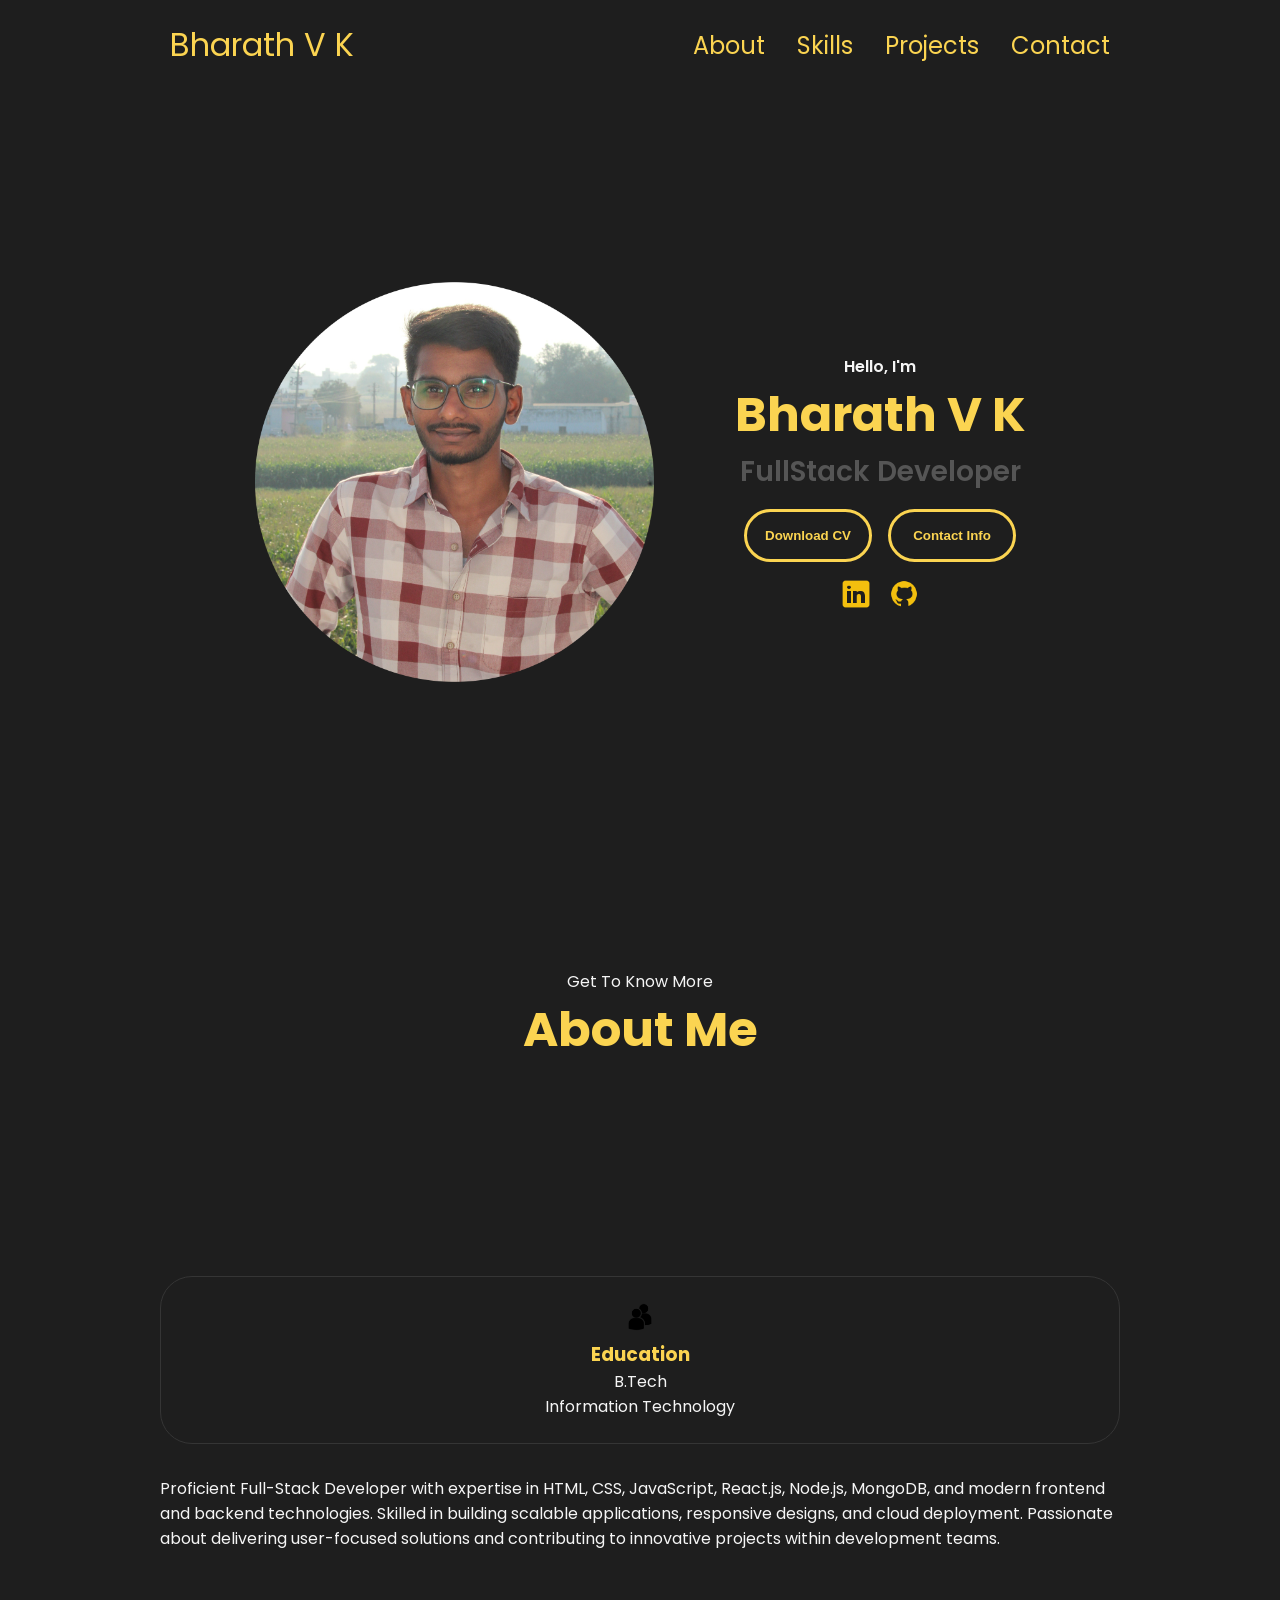
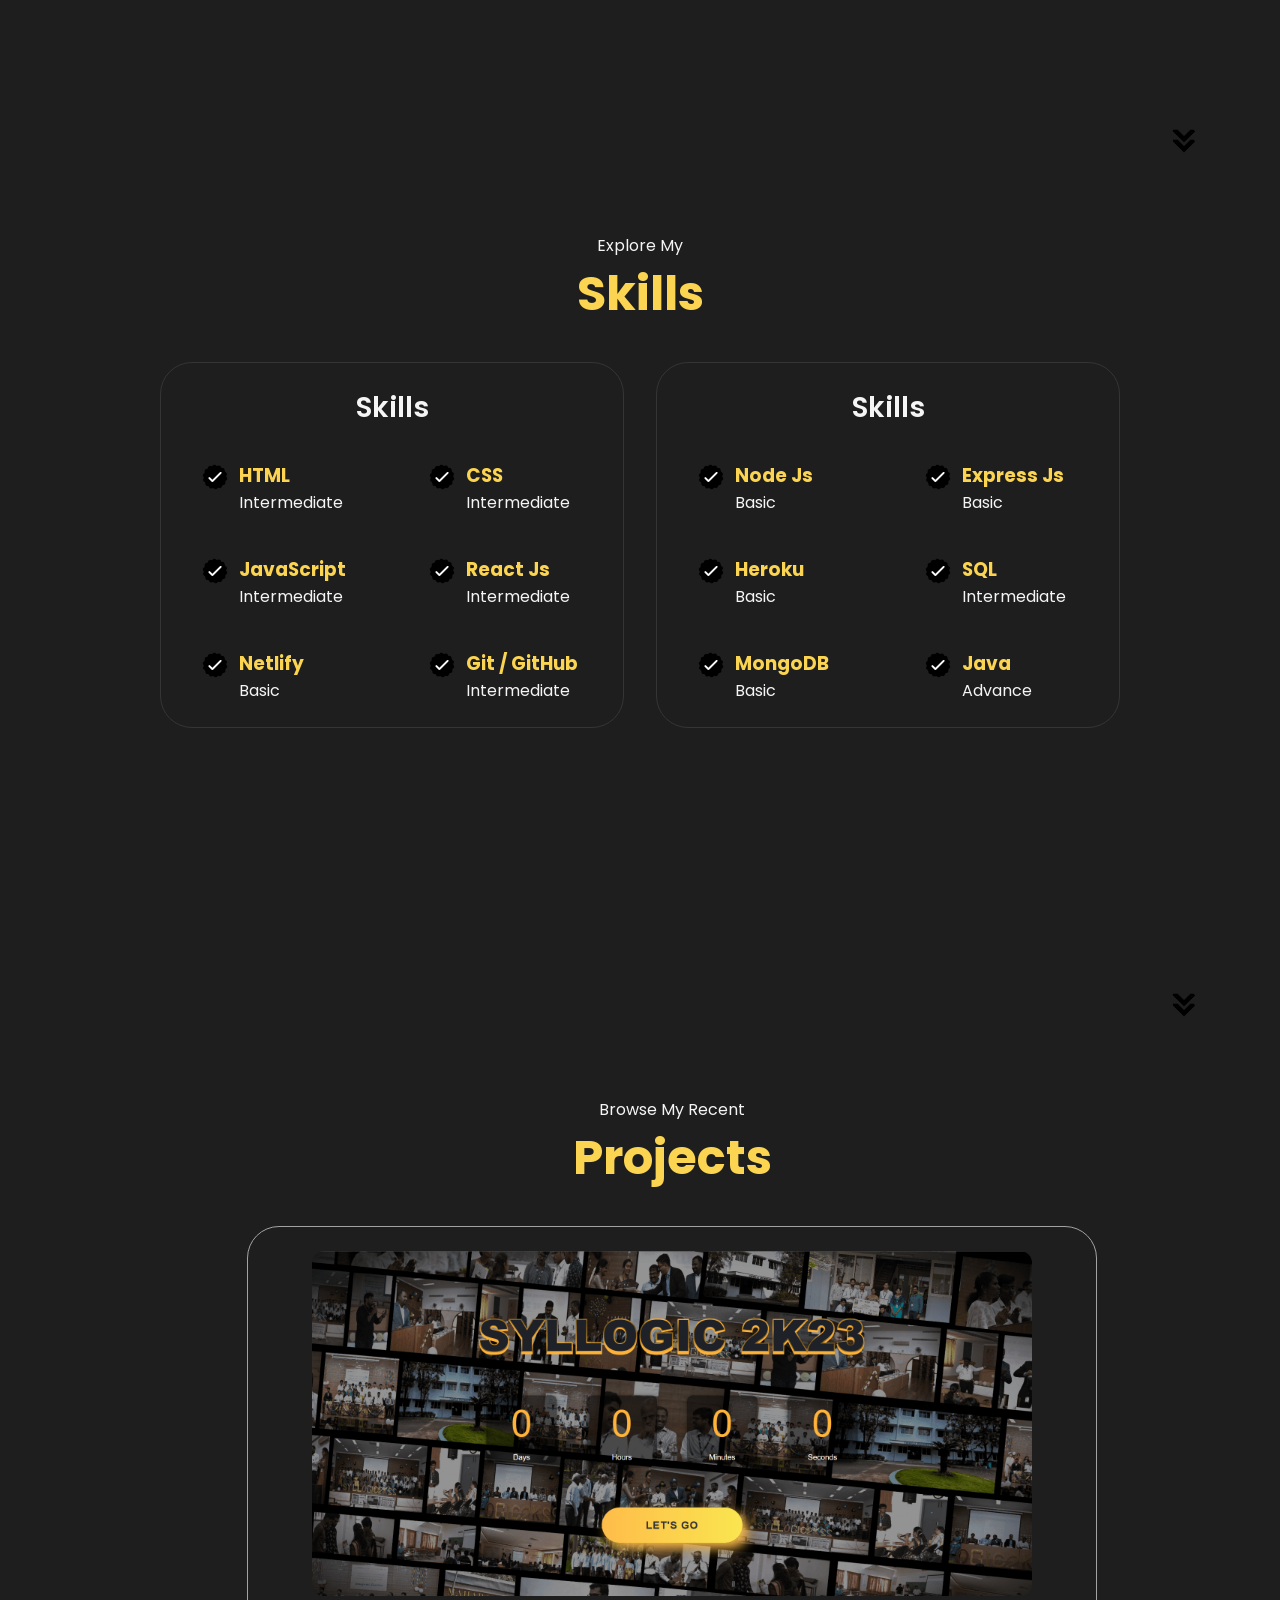
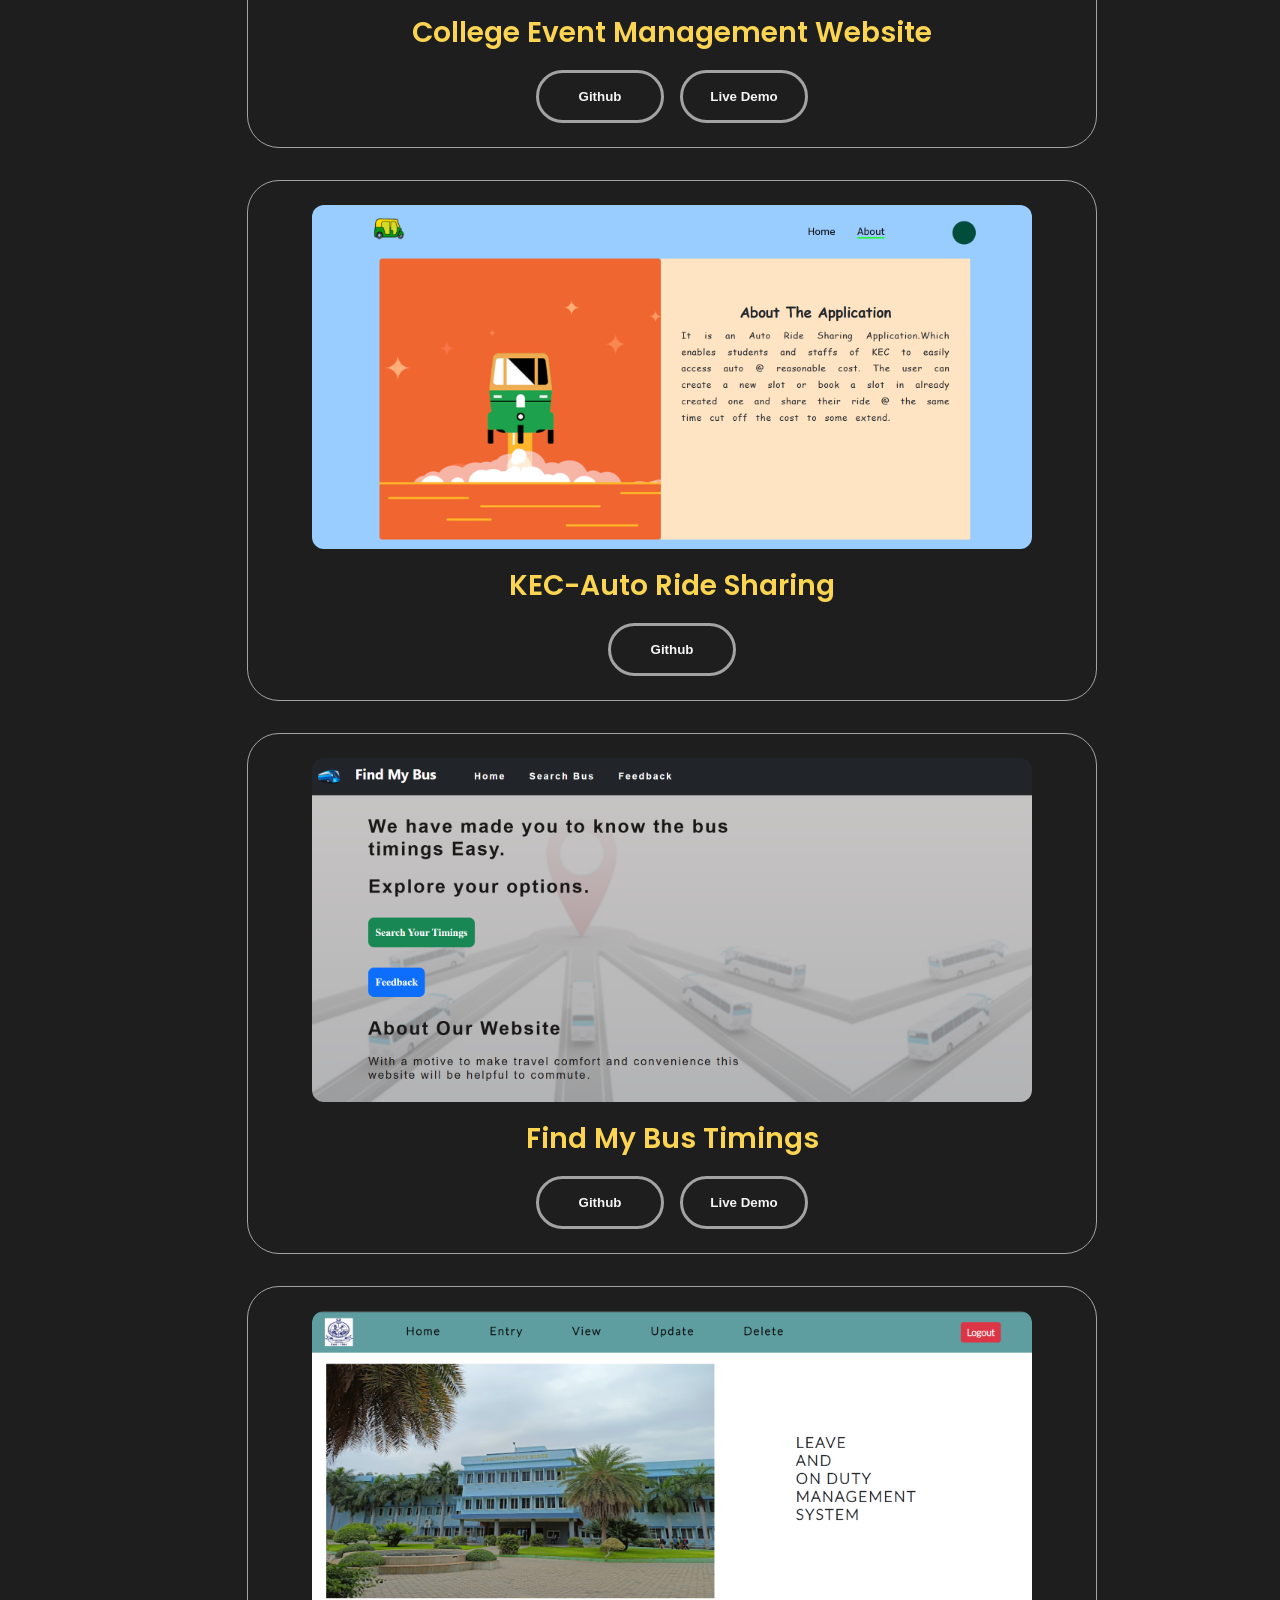
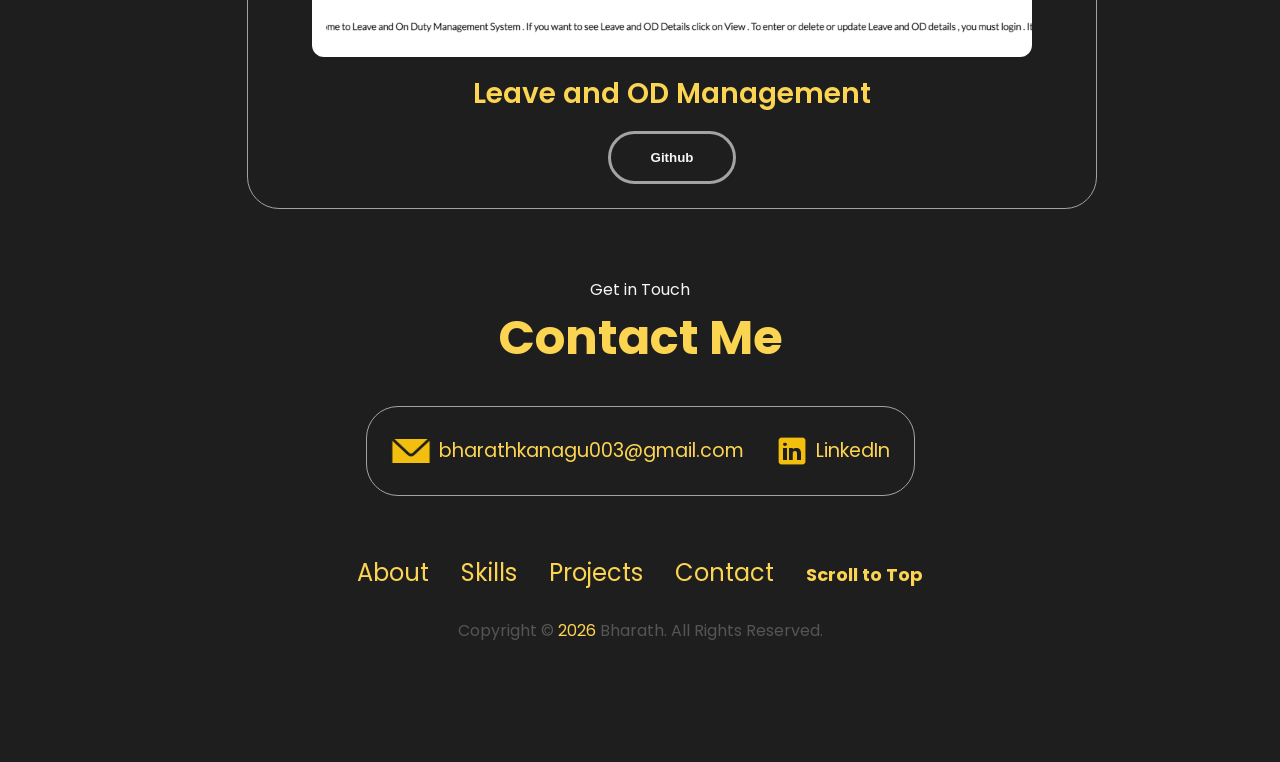
==== commit c2f0d030: "Update index.html" ====
--- a/docs/index.html
+++ b/docs/index.html
@@ -95,7 +95,7 @@
           </div>
           <div class="text-container">
             <p>
-              Proficient Full-Stack Developer with expertise in React.js,
+              Proficient Full-Stack Developer with expertise in HTML, CSS, JavaScript, React.js,
               Node.js, MongoDB, and modern frontend and backend technologies.
               Skilled in building scalable applications, responsive designs, and
               cloud deployment. Passionate about delivering user-focused
--- a/docs/style.css
+++ b/docs/style.css
@@ -476,7 +476,7 @@
 
 @keyframes blink {
   0% {
-    opacity: 1;
+    opacity: 100;
   }
   50% {
     opacity: 0.5;
@@ -487,13 +487,13 @@
 }
 
 #scroll-to-top {
-  color: #ff6347; /* Color of the link */
+  color: #fbd451; 
   font-weight: bold;
   font-size: 18px;
   text-decoration: none;
-  animation: blink 1.5s infinite; /* Apply the blink animation */
+  animation: blink 1.5s infinite; 
 }
 
 #scroll-to-top:hover {
-  color: #ff4500; /* Darker shade when hovered */
-}
+  color: red; /* Darker shade when hovered */
+}
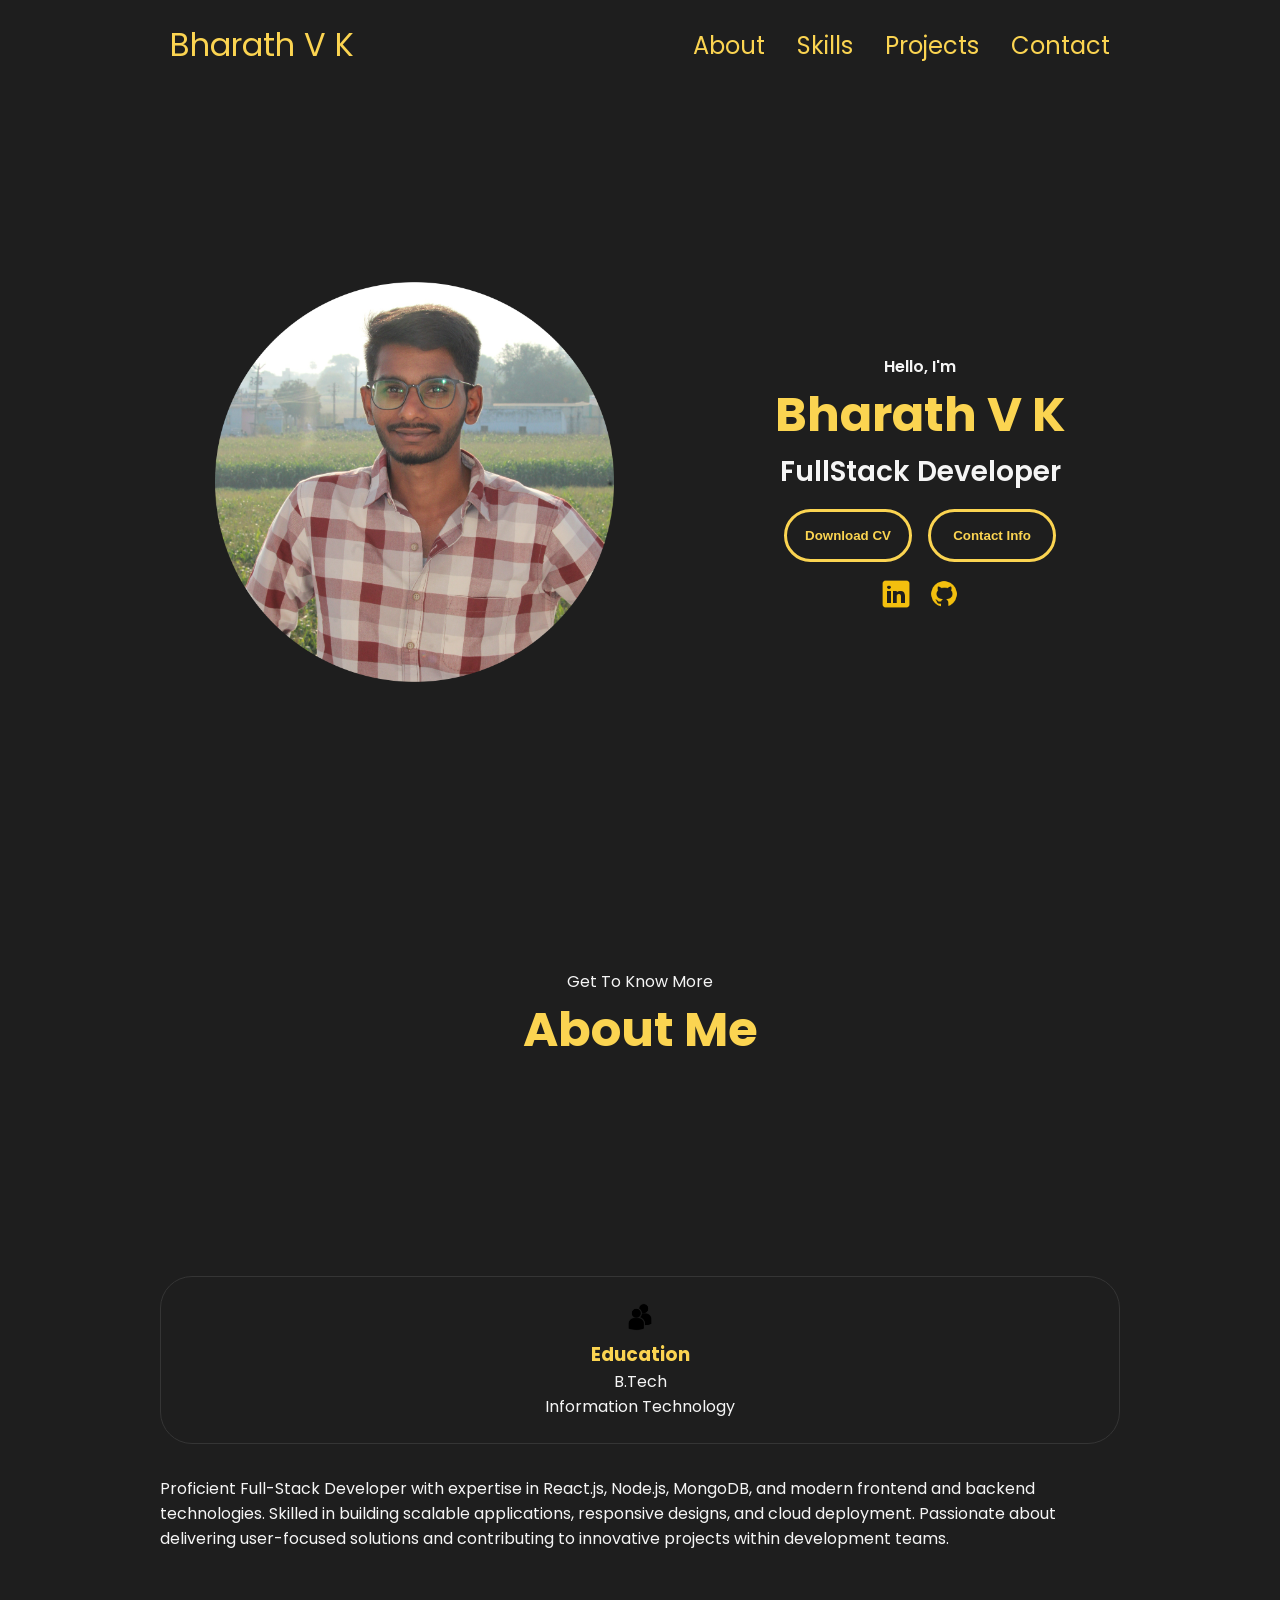
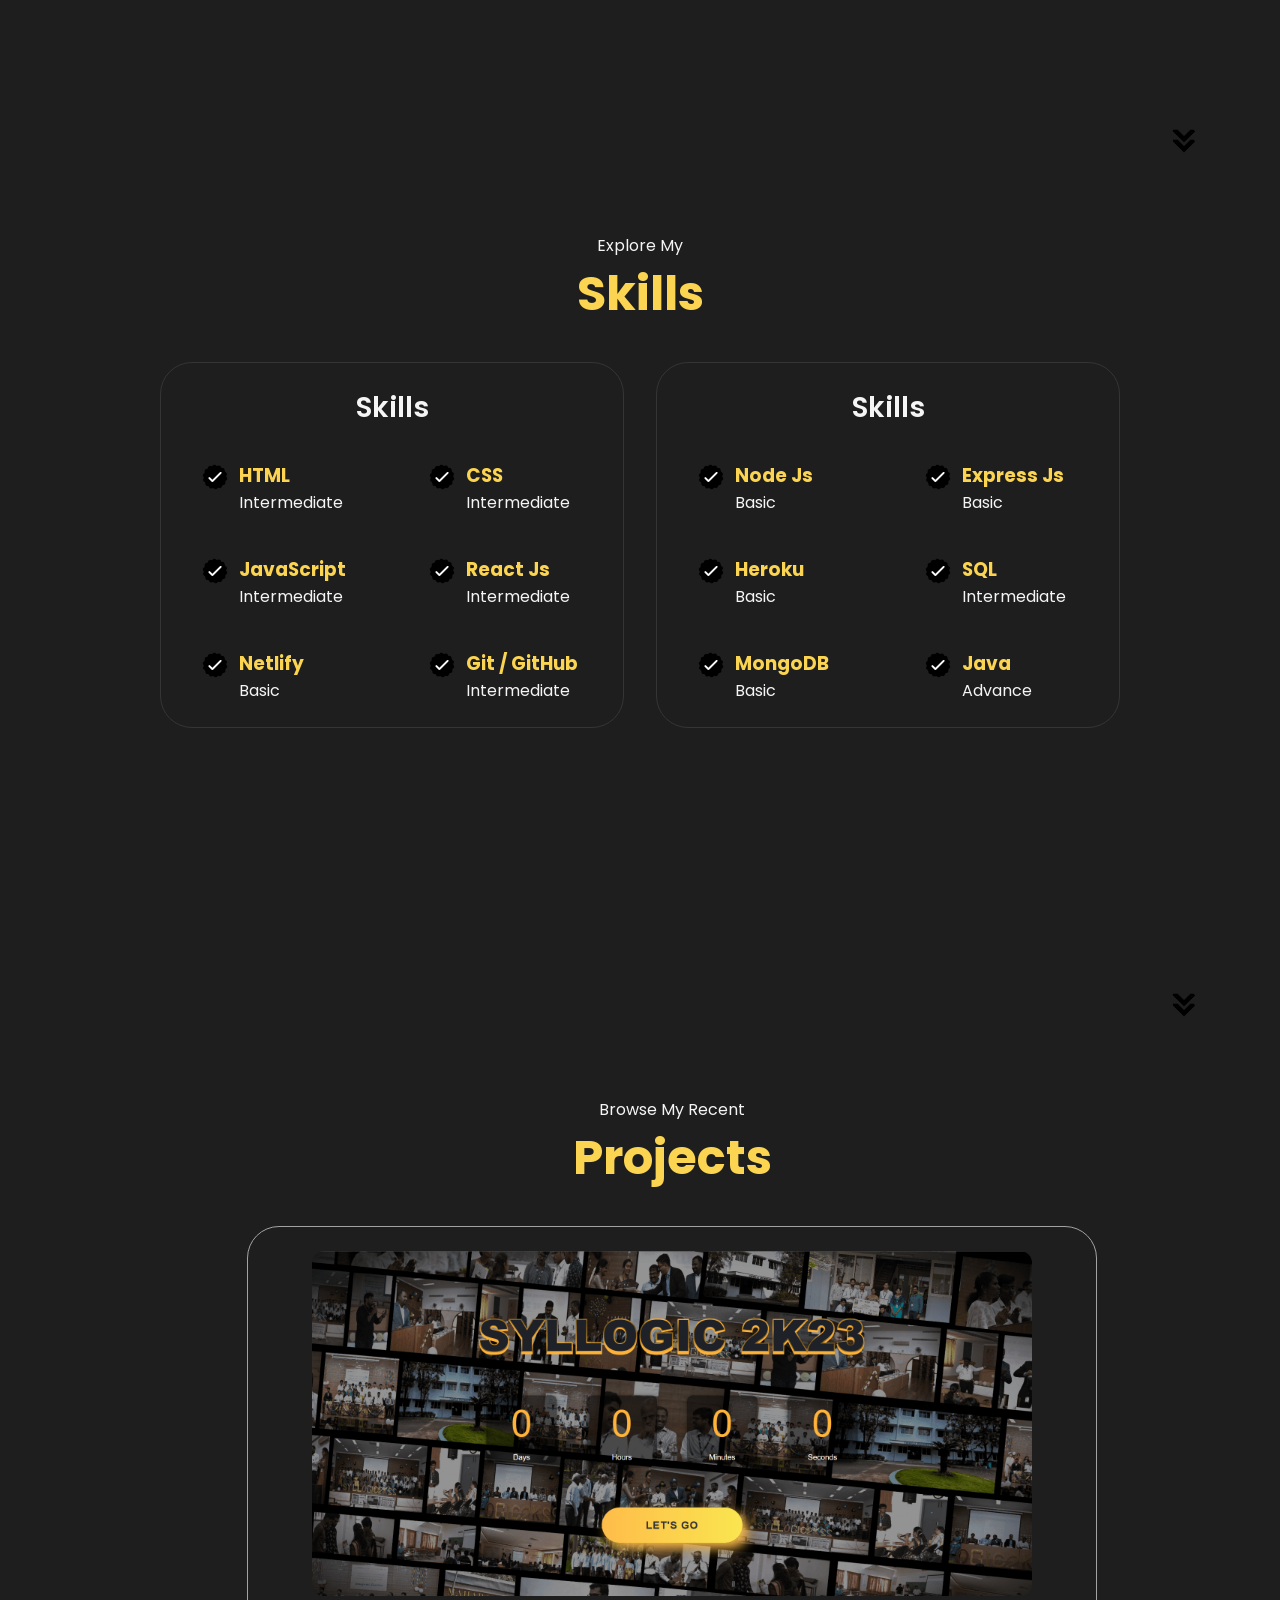
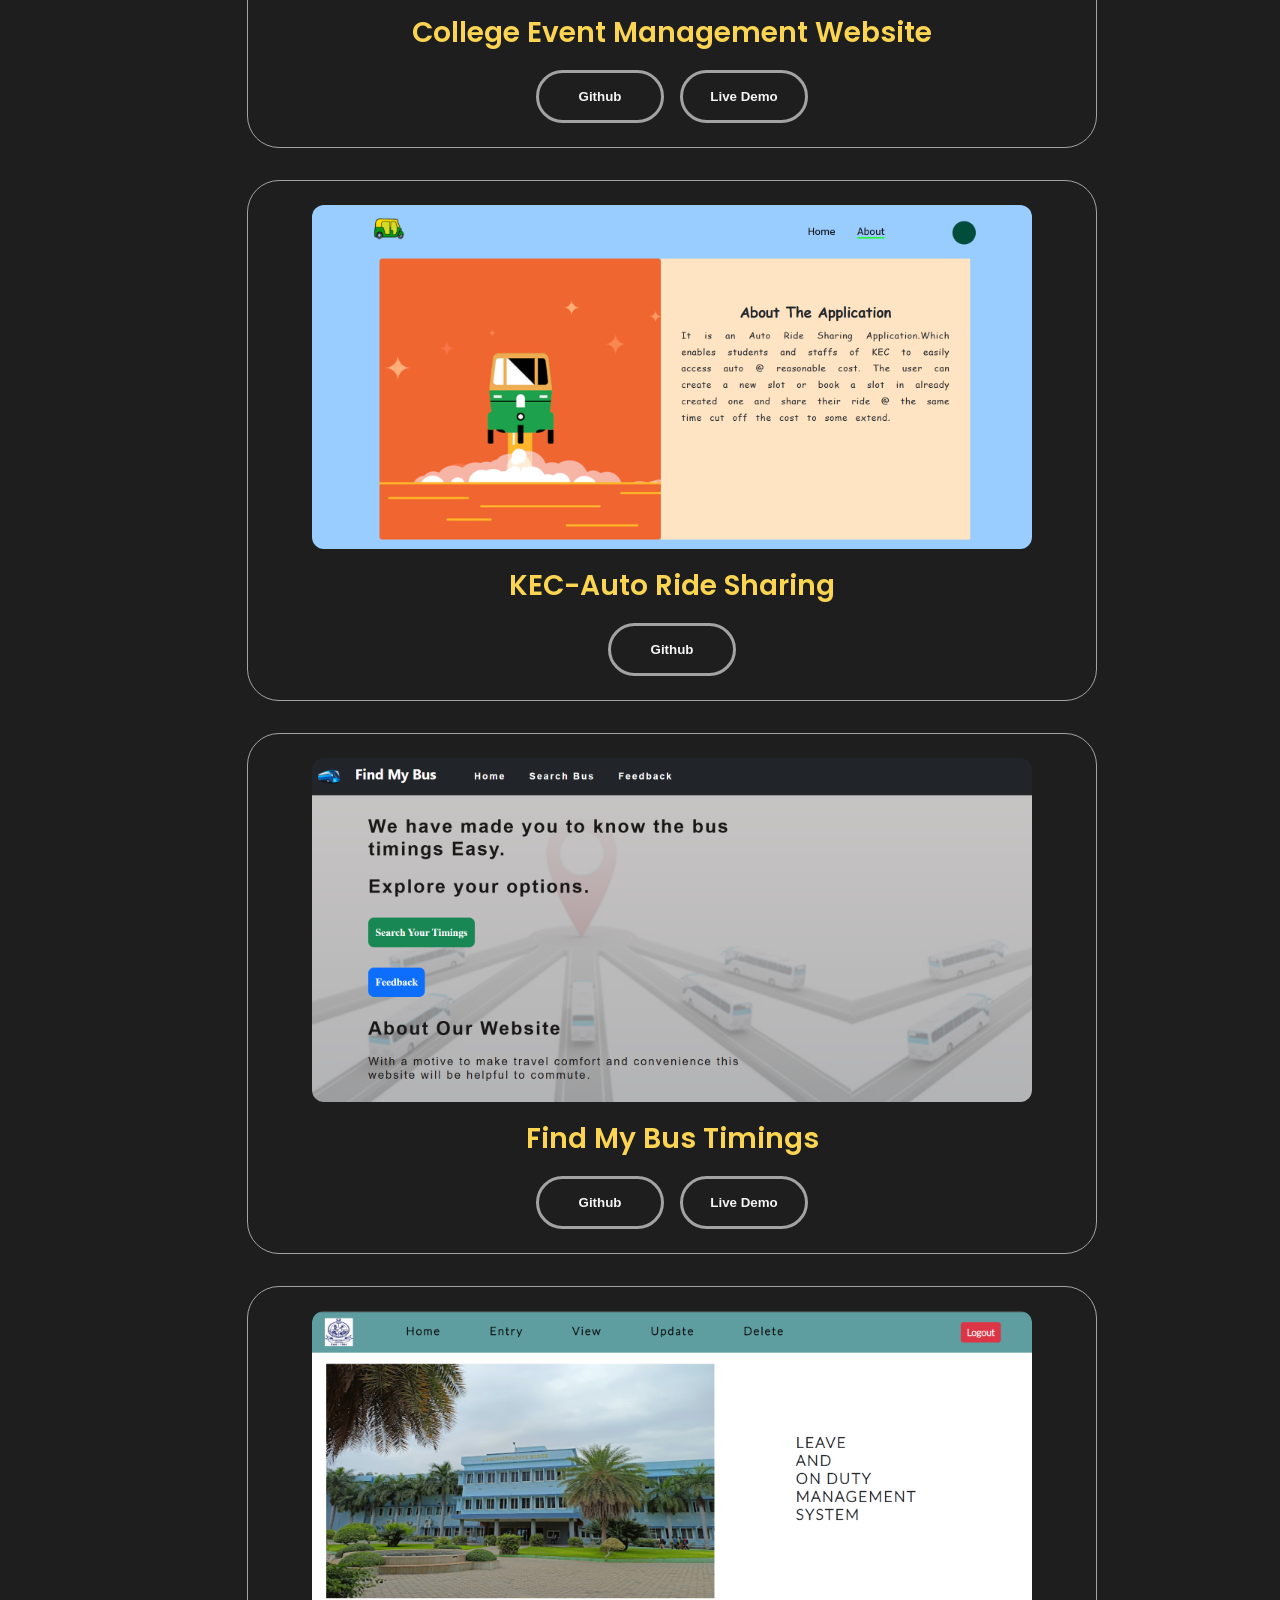
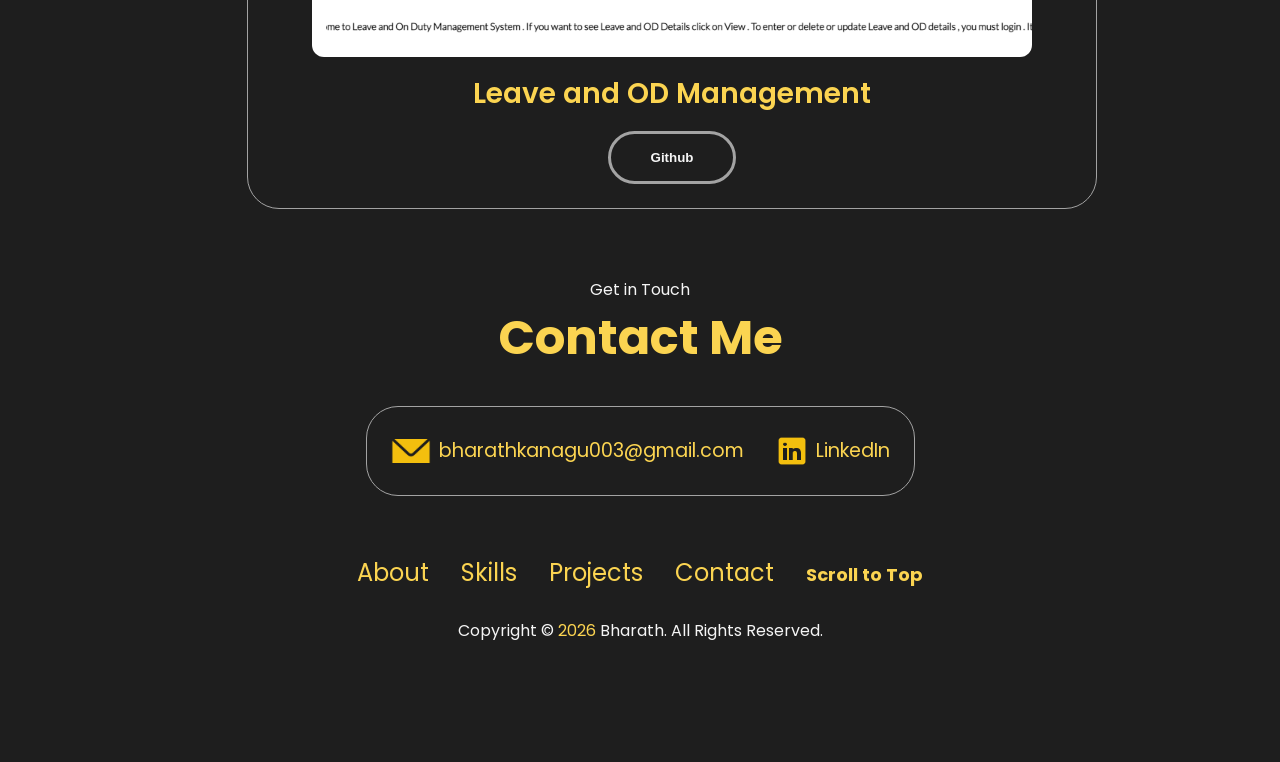
==== commit f3c96d9c: "Bug Fixes" ====
--- a/docs/index.html
+++ b/docs/index.html
@@ -5,8 +5,8 @@
     <meta http-equiv="X-UA-Compatible" content="IE=edge" />
     <meta name="viewport" content="width=device-width, initial-scale=1.0" />
     <link
-      rel="shortcut icon"
-      href="../docs/assets/B-icons.png"
+      rel="icon"
+      href="assets/public/B-icons.icn"
       type="image/x-icon"
     />
     <title>Bharath Portfolio</title>
@@ -95,7 +95,7 @@
           </div>
           <div class="text-container">
             <p>
-              Proficient Full-Stack Developer with expertise in HTML, CSS, JavaScript, React.js,
+              Proficient Full-Stack Developer with expertise in React.js,
               Node.js, MongoDB, and modern frontend and backend technologies.
               Skilled in building scalable applications, responsive designs, and
               cloud deployment. Passionate about delivering user-focused
--- a/docs/style.css
+++ b/docs/style.css
@@ -18,7 +18,7 @@
 }
 
 p {
-  color: rgb(85, 85, 85);
+  color: whitesmoke;
 }
 
 /* TRANSITION */
@@ -180,8 +180,8 @@
 #profile {
   display: flex;
   justify-content: center;
-  gap: 5rem;
-  height: 80vh;
+  gap: 10rem;
+  height: 85vh;
 }
 
 .section__pic-container {
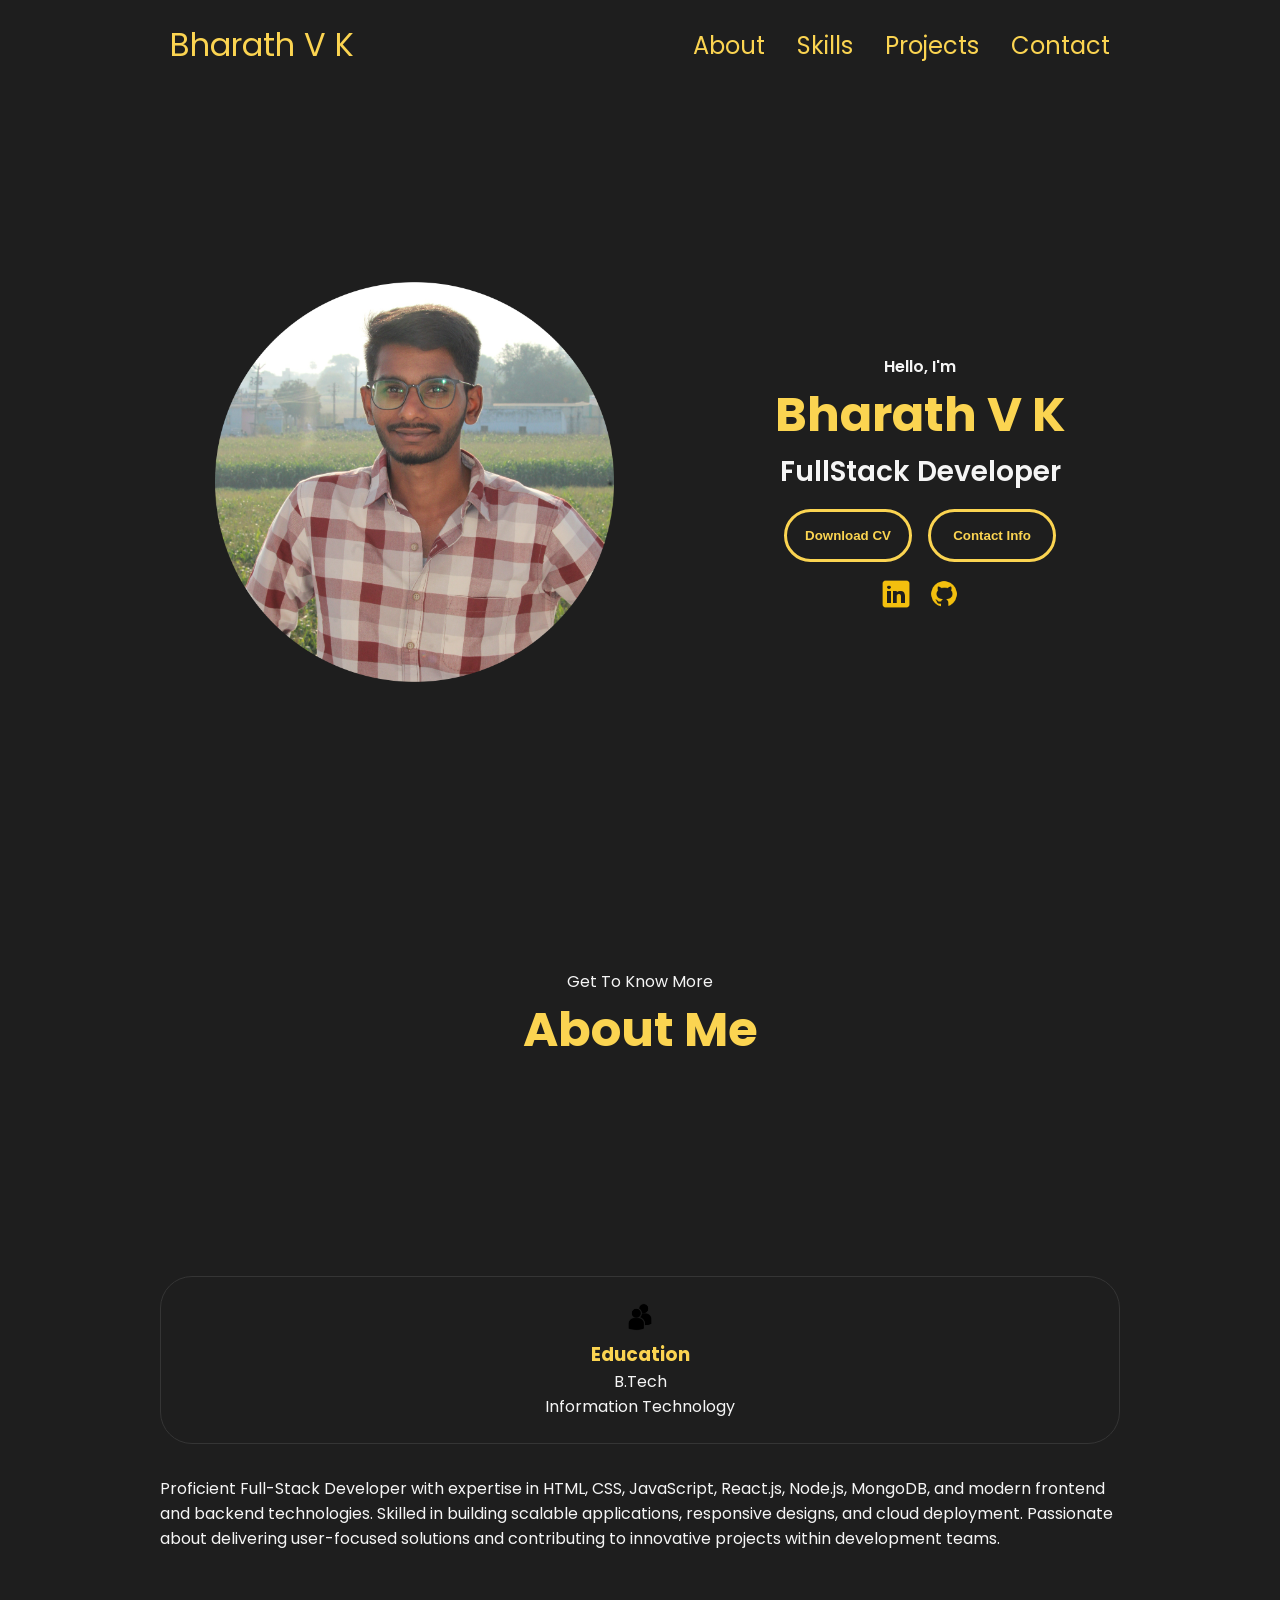
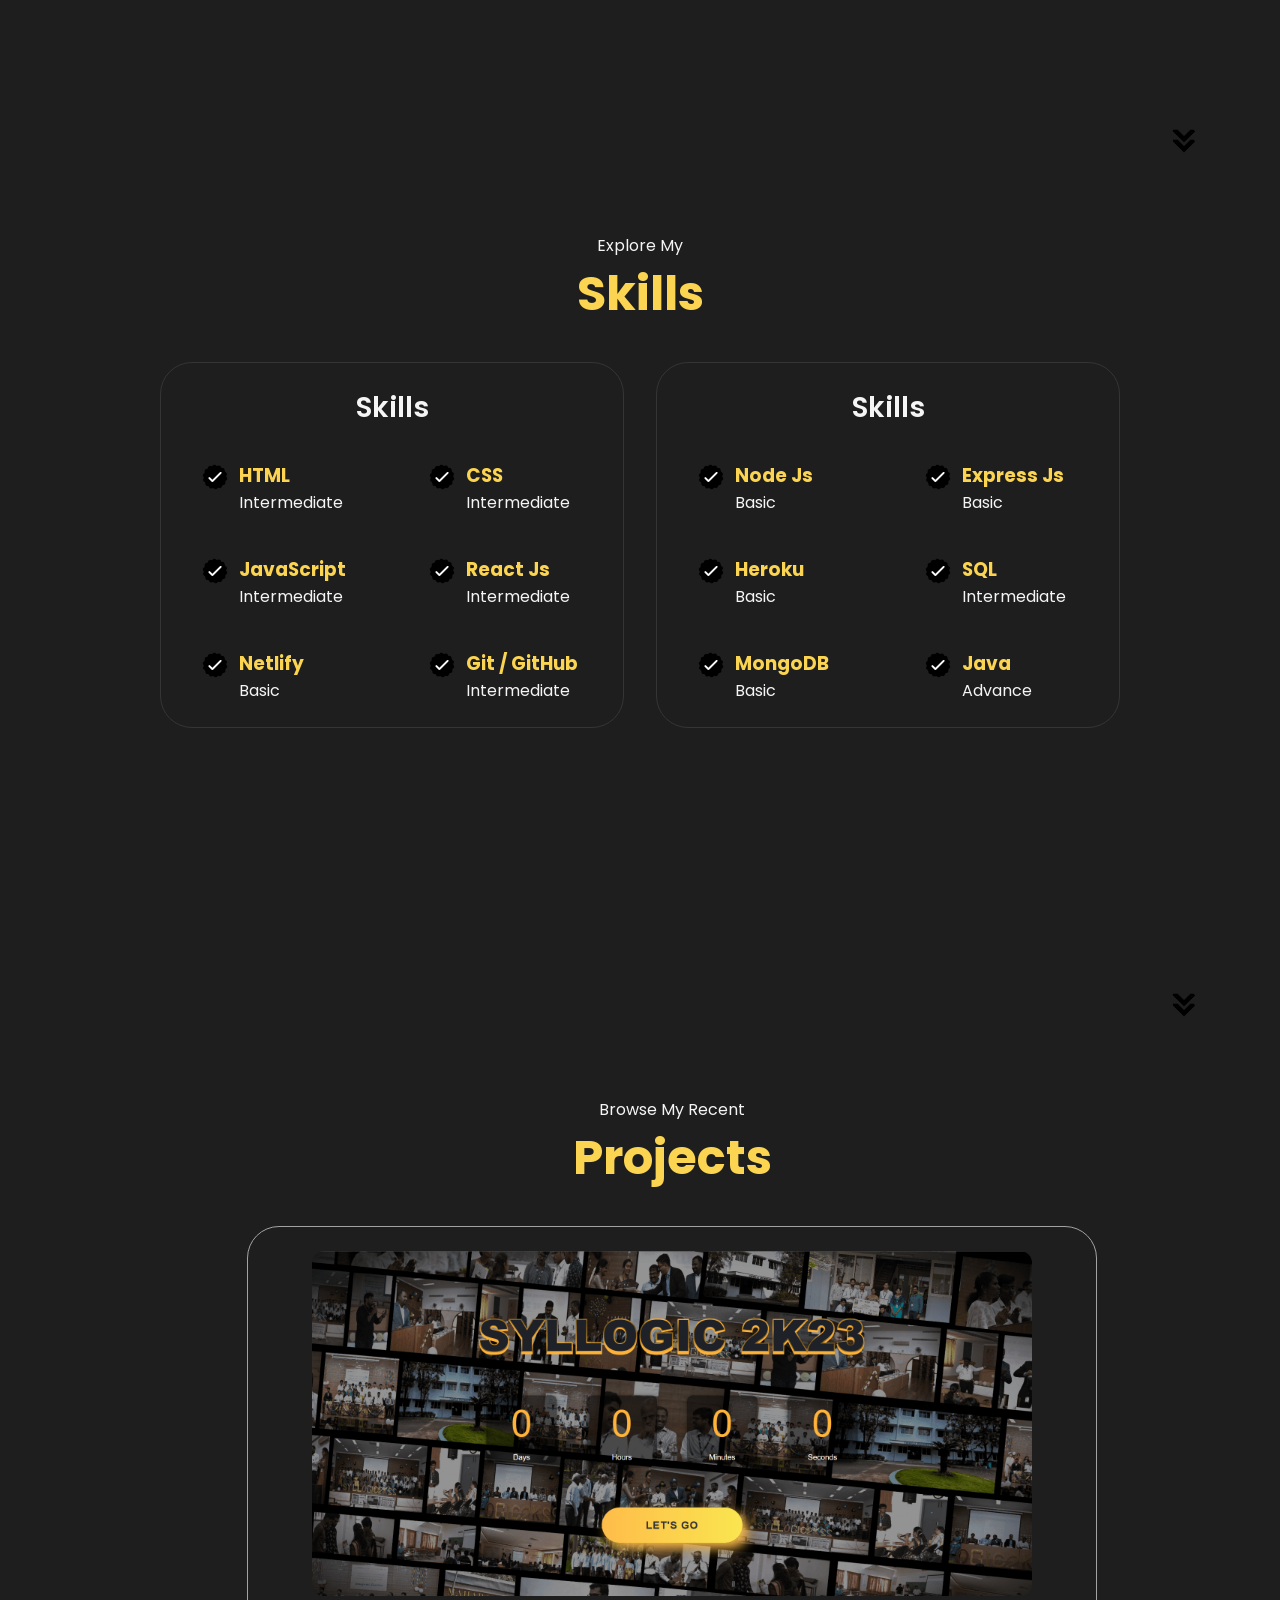
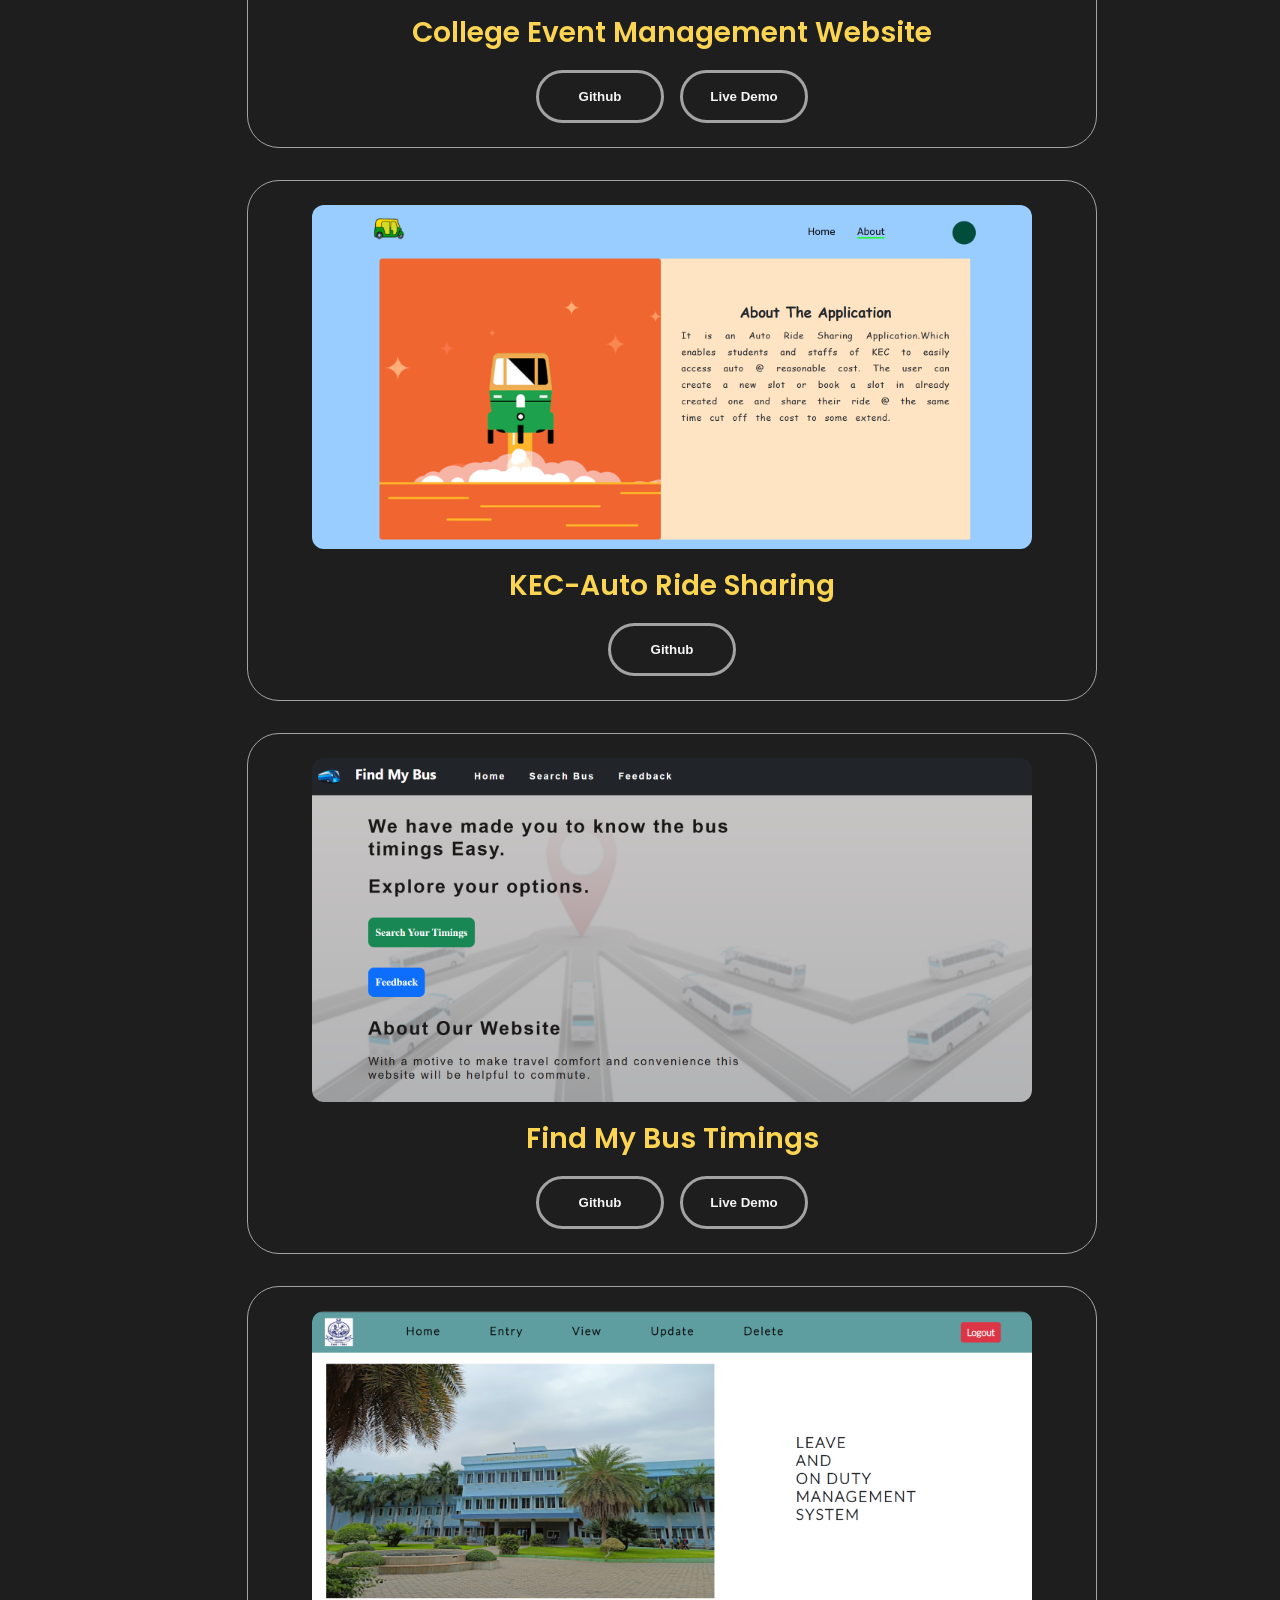
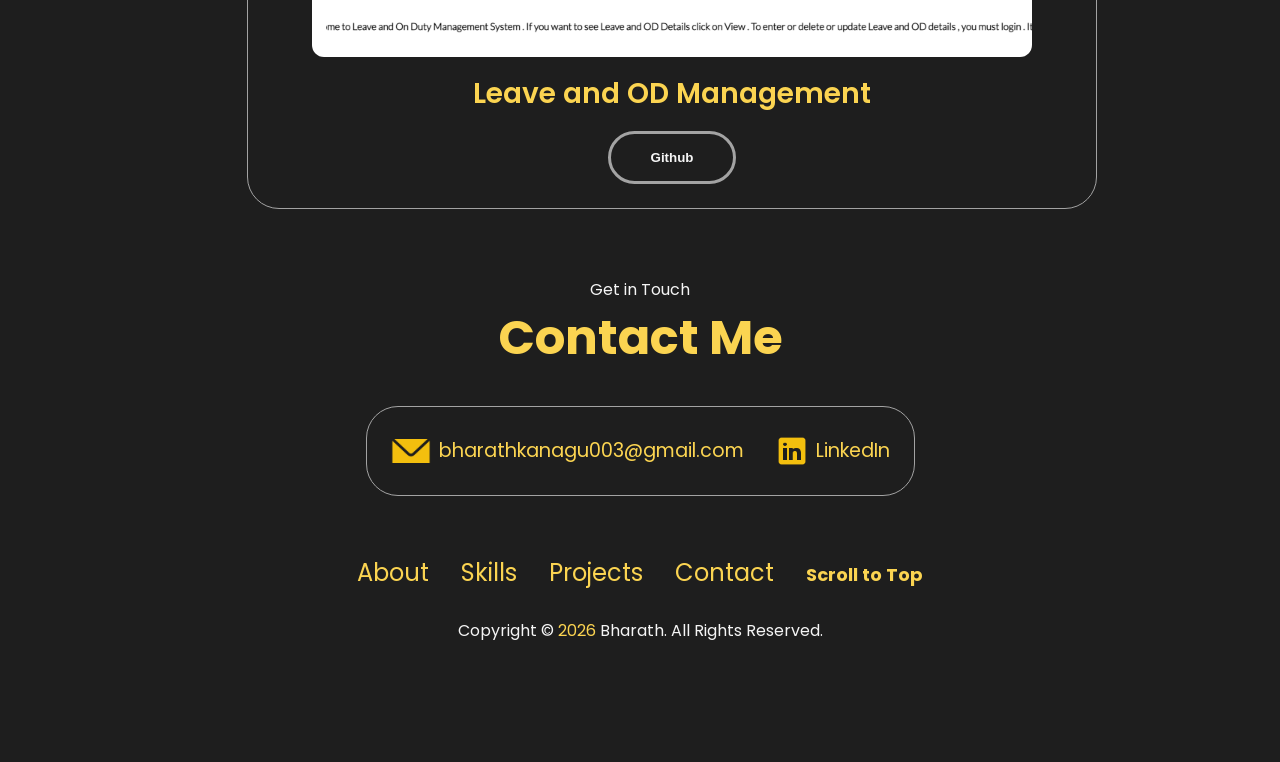
==== commit 7e5a08f7: "Merge branch 'master' of https://github.com/Bharath2503/my-portfolio" ====
--- a/docs/index.html
+++ b/docs/index.html
@@ -95,7 +95,7 @@
           </div>
           <div class="text-container">
             <p>
-              Proficient Full-Stack Developer with expertise in React.js,
+              Proficient Full-Stack Developer with expertise in HTML, CSS, JavaScript, React.js,
               Node.js, MongoDB, and modern frontend and backend technologies.
               Skilled in building scalable applications, responsive designs, and
               cloud deployment. Passionate about delivering user-focused
